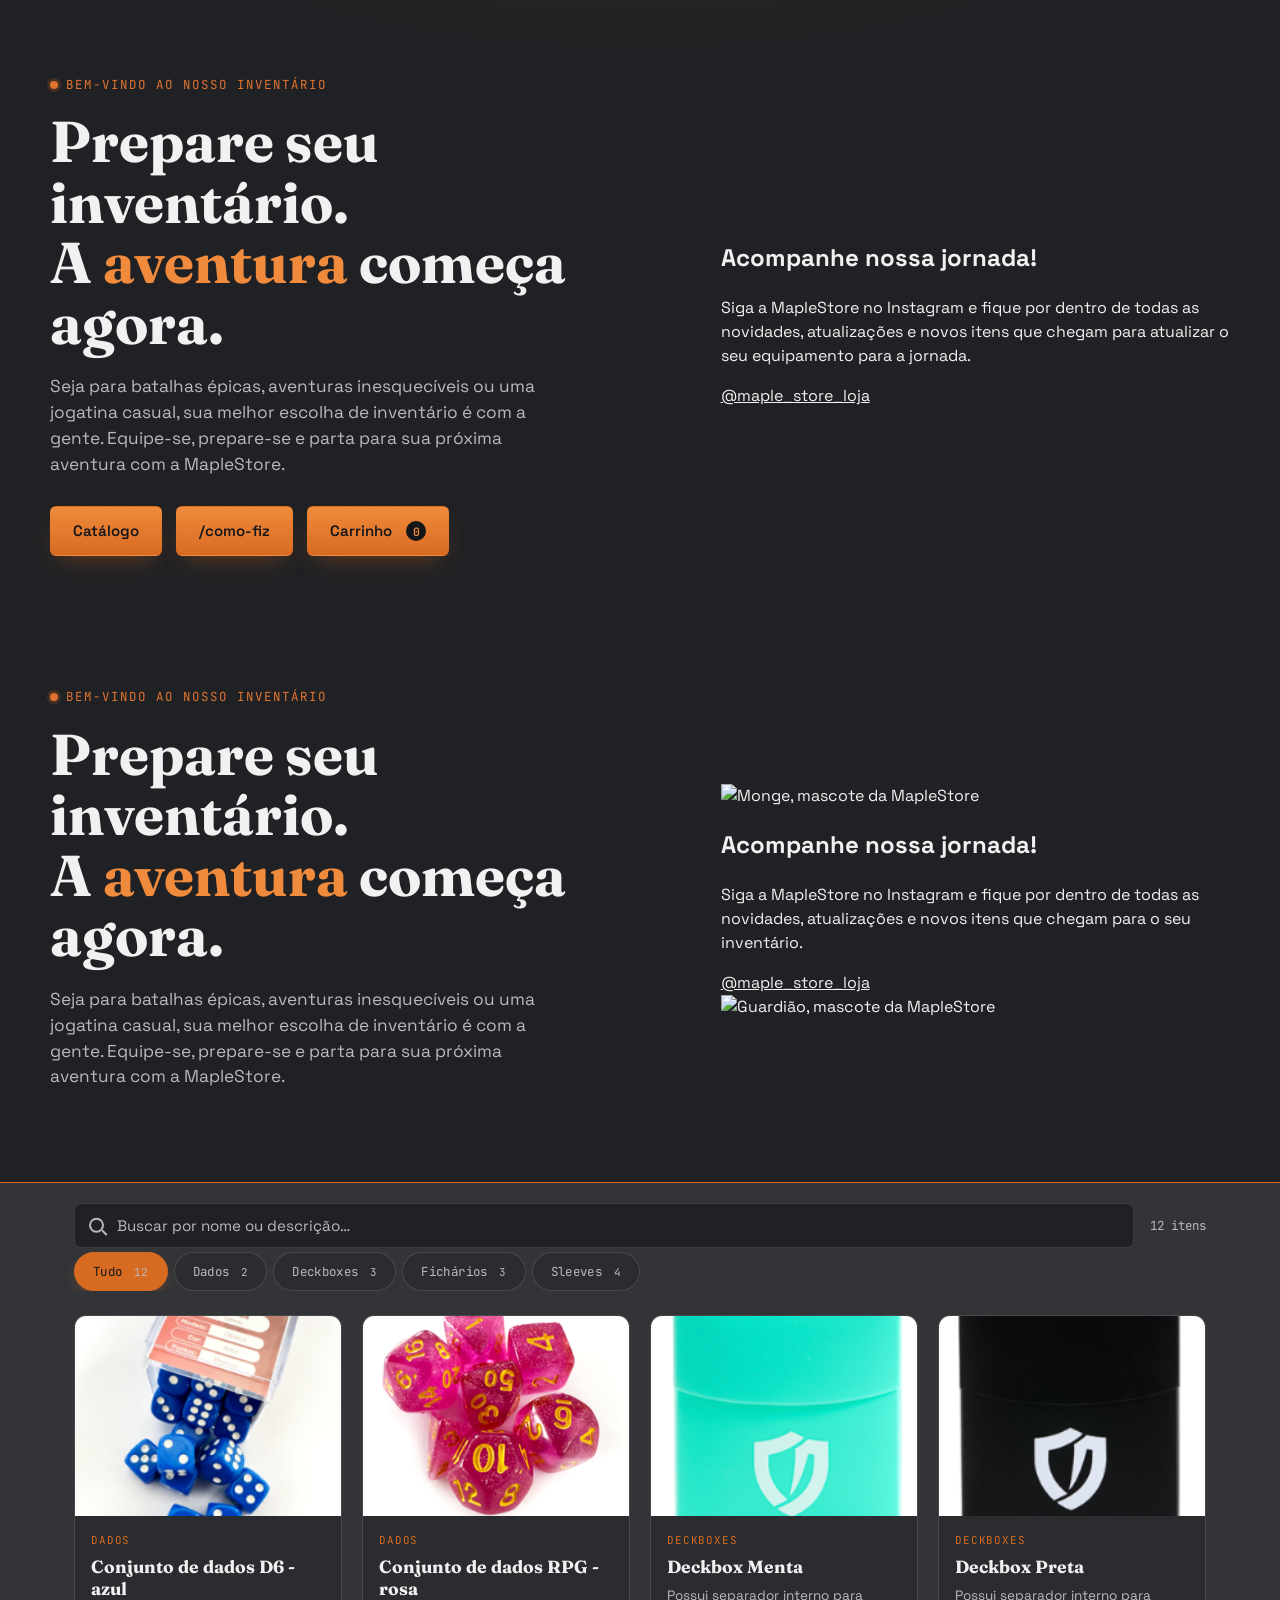
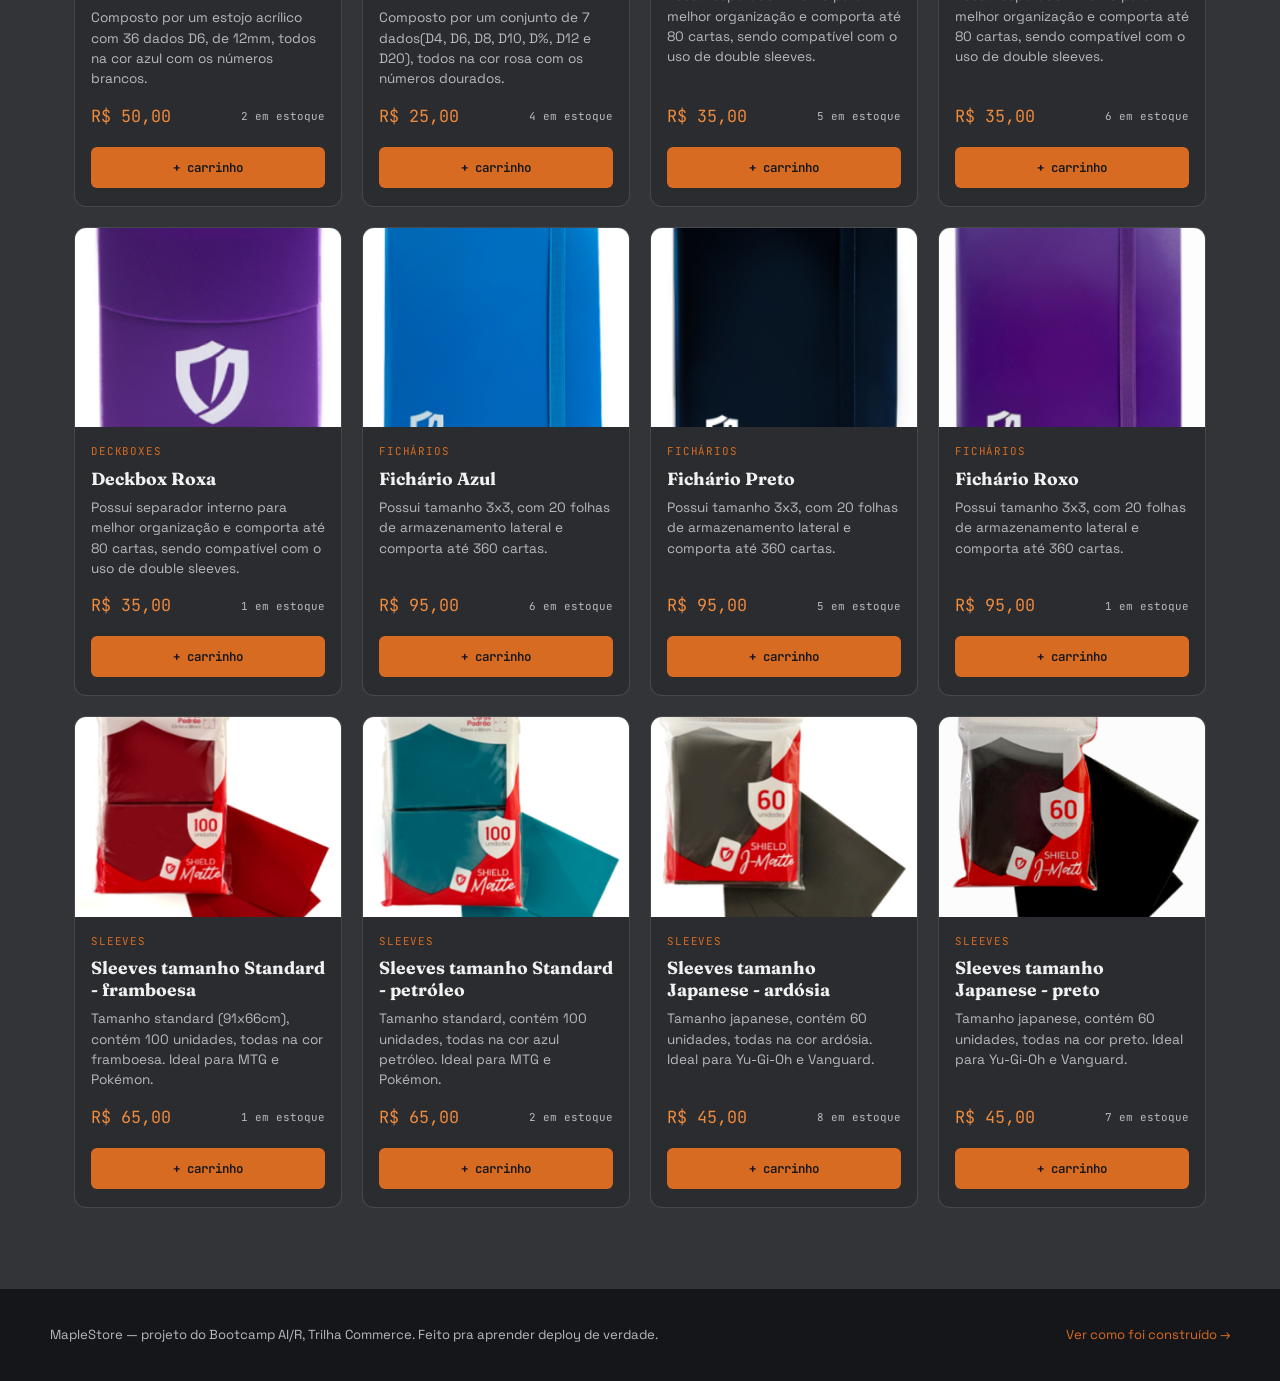
==== index.html @ 9fe1eff4 "Atualiza página e produtos" ====
<!DOCTYPE html>
<html lang="pt-BR">
<head>
<meta charset="UTF-8">
<meta name="viewport" content="width=device-width, initial-scale=1.0">
<title>MapleStore — Loja de Card Games e Acessórios</title>
<meta name="description" content="MapleStore — loja de card games e acessórios. Dados, deckboxes, fichários e sleeves pra quem joga sério.">
<link rel="preconnect" href="https://fonts.googleapis.com">
<link rel="preconnect" href="https://fonts.gstatic.com" crossorigin>
<link href="https://fonts.googleapis.com/css2?family=Fraunces:opsz,wght@9..144,500;9..144,600;9..144,700&family=Space+Grotesk:wght@400;500;600;700&family=JetBrains+Mono:wght@400;500&display=swap" rel="stylesheet">
<link rel="stylesheet" href="css/style.css">
</head>
<body>

<div class="felt-texture" aria-hidden="true"></div>

<section class="hero">
  <img class="hero__mascot-side hero__mascot-side--left" src="images/logo/imageslogomonge-maple.png.png" alt="Monge, mascote da MapleStore">
  <img class="hero__mascot-side hero__mascot-side--right" src="images/logo/imageslogoguardiao-maple.png.png" alt="Guardião, mascote da MapleStore">
  <div class="hero__inner">
    <div class="hero__copy">
      <span class="hero__eyebrow">Bem-vindo ao nosso inventário</span>
      <h1>Prepare seu inventário.<br>A <em>aventura</em> começa agora.</h1>
      <p class="lead">
        Seja para batalhas épicas, aventuras inesquecíveis ou uma jogatina
        casual, sua melhor escolha de inventário é com a gente. Equipe-se,
        prepare-se e parta para sua próxima aventura com a MapleStore.
      </p>
      <div class="hero__actions">
        <a class="btn btn--gold" href="#catalogo">Catálogo</a>
        <a class="btn btn--gold" href="como-fiz/index.html">/como-fiz</a>
        <a class="btn btn--gold" href="carrinho.html" aria-label="Abrir carrinho">
          Carrinho <span id="cart-count">0</span>
        </a>
      </div>
    </div>
    <div class="hero__social">
      <div class="hero__social-card">
        <span class="hero__social-icon" aria-hidden="true"></span>
        <h2>Acompanhe nossa jornada!</h2>
        <p>Siga a MapleStore no Instagram e fique por dentro de todas as novidades, atualizações e novos itens que chegam para atualizar o seu equipamento para a jornada.</p>
        <a class="hero__social-handle" href="https://instagram.com/maple_store_loja" target="_blank" rel="noopener">@maple_store_loja</a>
      </div>
    </div>
  </div>
</section>

<main>
  <section class="hero">
    <div class="hero__inner">
      <div class="hero__copy">
        <span class="hero__eyebrow">Bem-vindo ao nosso inventário</span>
        <h1>Prepare seu inventário.<br>A <em>aventura</em> começa agora.</h1>
        <p class="lead">
          Seja para batalhas épicas, aventuras inesquecíveis ou uma jogatina
          casual, sua melhor escolha de inventário é com a gente. Equipe-se,
          prepare-se e parta para sua próxima aventura com a MapleStore.
        </p>
      </div>
      <div class="hero__social">
        <img class="hero__mascot" src="images/logo/monge-maple.png" alt="Monge, mascote da MapleStore">
        <div class="hero__social-card">
          <span class="hero__social-icon" aria-hidden="true"></span>
          <h2>Acompanhe nossa jornada!</h2>
          <p>Siga a MapleStore no Instagram e fique por dentro de todas as novidades, atualizações e novos itens que chegam para o seu inventário.</p>
          <a class="hero__social-handle" href="https://instagram.com/maple_store_loja" target="_blank" rel="noopener">@maple_store_loja</a>
        </div>
        <img class="hero__mascot" src="images/logo/guardiao-maple.png" alt="Guardião, mascote da MapleStore">
      </div>
    </div>
  </section>

  <div class="binder" id="catalogo">
    <div class="binder__body">
      <div class="toolbar">
        <label class="search">
          <span class="search-icon" aria-hidden="true"></span>
          <input id="busca-input" type="search" placeholder="Buscar por nome ou descrição…" aria-label="Buscar produtos">
        </label>
        <span class="toolbar__count" id="toolbar-count"></span>
      </div>

      <div class="binder__tabs" id="binder-tabs" role="tablist" aria-label="Categorias"></div>

      <section class="catalog">
        <div class="catalog__grid" id="catalog-grid" aria-live="polite">
          <!-- Produtos renderizados via JS a partir de data/products.json -->
        </div>
      </section>
    </div>
  </div>
</main>

<footer class="site-footer">
  <div class="site-footer__inner">
    <span>MapleStore — projeto do Bootcamp AI/R, Trilha Commerce. Feito pra aprender deploy de verdade.</span>
    <a href="como-fiz/index.html">Ver como foi construído →</a>
  </div>
</footer>

<script src="js/app.js"></script>
</body>
</html>
---- css/style.css ----
/* ==========================================================================
   MAPLE — loja de acessórios para RPG & Card Games
   Tokens de design:
   - cor:   cinza/grafite (fundo), cinza médio (estrutura),
            laranja (destaque e ações), tons claros (texto)
   - tipo:  Fraunces (display, serifada c/ personalidade) + Space Grotesk
            (corpo/UI) + JetBrains Mono (preço, estoque, dados "de carta")
   - marca: abas de fichário (divisórias) como navegação por categoria
   ========================================================================== */

:root {
  --bg: #202124;
  --bg-alt: #2a2c2f;
  --bg-card: #323438;
  --wood: #55585d;
  --wood-dark: #36383c;
  --gold: #d86b22;
  --gold-bright: #f08a3c;
  --cream: #f1f1f1;
  --cream-dim: #b9babd;
  --ruby: #a94b21;
  --ruby-bright: #df7330;
  --ink: #151619;
  --line: rgba(241, 241, 241, 0.14);

  --font-display: "Fraunces", "Iowan Old Style", serif;
  --font-body: "Space Grotesk", "Segoe UI", sans-serif;
  --font-mono: "JetBrains Mono", "SFMono-Regular", monospace;

  --radius-sm: 6px;
  --radius-md: 12px;
  --shadow-deep: 0 20px 50px -20px rgba(0, 0, 0, 0.65);
}

@media (prefers-reduced-motion: reduce) {
  *, *::before, *::after {
    animation-duration: 0.001ms !important;
    animation-iteration-count: 1 !important;
    transition-duration: 0.001ms !important;
    scroll-behavior: auto !important;
  }
}

* { box-sizing: border-box; }

html { scroll-behavior: smooth; }

body {
  margin: 0;
  background:
    radial-gradient(1200px 600px at 50% -10%, rgba(216, 107, 34, 0.10), transparent 60%),
    var(--bg);
  color: var(--cream);
  font-family: var(--font-body);
  line-height: 1.5;
  -webkit-font-smoothing: antialiased;
}

img { max-width: 100%; display: block; }

a { color: inherit; }

:focus-visible {
  outline: 2px solid var(--gold-bright);
  outline-offset: 3px;
  border-radius: 4px;
}

.container {
  max-width: 1180px;
  margin: 0 auto;
  padding: 0 24px;
}

/* Textura sutil de feltro, aplicada no fundo geral */
.felt-texture {
  position: fixed;
  inset: 0;
  pointer-events: none;
  z-index: 0;
  opacity: 0.5;
  background-image:
    radial-gradient(rgba(255,255,255,0.025) 1px, transparent 1px);
  background-size: 3px 3px;
}

/* ---------- Header ---------- */
.site-header {
  position: sticky;
  top: 0;
  z-index: 40;
  background: linear-gradient(180deg, var(--ink) 0%, rgba(21, 22, 25, 0.94) 100%);
  border-bottom: 1px solid var(--line);
  backdrop-filter: blur(6px);
}

.site-header__inner {
  display: flex;
  align-items: center;
  justify-content: space-between;
  padding: 16px 24px;
  gap: 20px;
}

.brand {
  display: flex;
  align-items: center;
  gap: 12px;
  text-decoration: none;
}

.brand__mark {
  width: 40px;
  height: 40px;
  flex-shrink: 0;
}

.brand__text {
  display: flex;
  flex-direction: column;
  line-height: 1.05;
}

.brand__name {
  font-family: var(--font-display);
  font-size: 1.5rem;
  font-weight: 600;
  letter-spacing: 0.01em;
  color: var(--cream);
}

.brand__tagline {
  font-family: var(--font-mono);
  font-size: 0.62rem;
  letter-spacing: 0.14em;
  text-transform: uppercase;
  color: var(--gold);
}

.brand__logo {
  height: 48px;
  width: auto;
  display: block;
}

.header-nav {
  display: flex;
  align-items: center;
  gap: 24px;
  font-size: 0.92rem;
}

.header-nav a {
  text-decoration: none;
  color: var(--cream-dim);
  transition: color 0.15s ease;
}

.header-nav a:hover { color: var(--gold-bright); }

.header-nav__cta {
  border: 1px solid var(--gold);
  padding: 8px 16px;
  border-radius: var(--radius-sm);
  color: var(--gold-bright) !important;
  font-family: var(--font-mono);
  font-size: 0.78rem !important;
  letter-spacing: 0.04em;
}

.header-nav__cta:hover {
  background: var(--gold);
  color: var(--ink) !important;
}

/* ---------- Hero ---------- */
.hero {
  position: relative;
  z-index: 1;
  padding: 72px 24px 56px;
  overflow: hidden;
}

.hero__inner {
  max-width: 1180px;
  margin: 0 auto;
  display: grid;
  grid-template-columns: 1.1fr 0.9fr;
  gap: 48px;
  align-items: center;
}

.hero__eyebrow {
  font-family: var(--font-mono);
  font-size: 0.78rem;
  letter-spacing: 0.16em;
  text-transform: uppercase;
  color: var(--ruby-bright);
  display: inline-flex;
  align-items: center;
  gap: 8px;
  margin-bottom: 18px;
}

.hero__eyebrow::before {
  content: "";
  width: 8px;
  height: 8px;
  border-radius: 50%;
  background: var(--ruby-bright);
  box-shadow: 0 0 0 3px rgba(216, 107, 34, 0.20);
}

.hero h1 {
  font-family: var(--font-display);
  font-size: clamp(2.4rem, 4.5vw, 3.6rem);
  line-height: 1.05;
  margin: 0 0 20px;
  color: var(--cream);
}

.hero h1 em {
  font-style: normal;
  color: var(--gold-bright);
  position: relative;
}

.hero p.lead {
  font-size: 1.08rem;
  color: var(--cream-dim);
  max-width: 46ch;
  margin: 0 0 28px;
}

.hero__actions { display: flex; gap: 14px; flex-wrap: wrap; }

.btn {
  display: inline-flex;
  align-items: center;
  gap: 8px;
  padding: 13px 22px;
  border-radius: var(--radius-sm);
  font-family: var(--font-body);
  font-weight: 600;
  font-size: 0.94rem;
  text-decoration: none;
  cursor: pointer;
  border: 1px solid transparent;
  transition: transform 0.15s ease, box-shadow 0.15s ease, background 0.15s ease;
}

.btn:hover { transform: translateY(-2px); }

.btn--gold {
  background: linear-gradient(180deg, var(--gold-bright), var(--gold));
  color: var(--ink);
  box-shadow: 0 10px 24px -10px rgba(216, 107, 34, 0.45);
}

.btn--ghost {
  border-color: var(--line);
  color: var(--cream);
  background: rgba(241, 241, 241, 0.04);
}

.btn--ghost:hover { border-color: var(--gold); color: var(--gold-bright); }

/* Vitrine tilted showcase no hero */
.hero__case {
  position: relative;
  perspective: 1200px;
}

.hero__case-grid {
  display: grid;
  grid-template-columns: repeat(2, 1fr);
  gap: 16px;
  transform: rotateY(-8deg) rotateX(4deg);
  transform-style: preserve-3d;
}

.hero__case-item {
  background: linear-gradient(160deg, var(--bg-card), var(--bg-alt));
  border: 1px solid var(--line);
  border-radius: var(--radius-md);
  padding: 18px;
  box-shadow: var(--shadow-deep);
  display: flex;
  flex-direction: column;
  align-items: center;
  gap: 10px;
  transition: transform 0.25s ease;
}

.hero__case-item:nth-child(2) { margin-top: 28px; }
.hero__case-item:nth-child(3) { margin-top: -12px; }

.hero__case-item:hover { transform: translateY(-6px) scale(1.02); }


.hero__case-item span {
  font-family: var(--font-mono);
  font-size: 0.7rem;
  color: var(--cream-dim);
  text-align: center;
}

/* ---------- Divisórias de fichário (navegação por categoria) ---------- */
.binder {
  position: relative;
  z-index: 1;
  margin: 8px 0 0;
}

.binder__tabs {
  display: flex;
  gap: 6px;
  padding: 0 24px;
  max-width: 1180px;
  margin: 0 auto;
  overflow-x: auto;
  scrollbar-width: none;
}

.binder__tabs::-webkit-scrollbar { display: none; }

.binder__tab {
  flex-shrink: 0;
  appearance: none;
  border: 1px solid var(--line);
  background: var(--bg-alt);
  color: var(--cream-dim);
  font-family: var(--font-mono);
  font-size: 0.78rem;
  letter-spacing: 0.03em;
  padding: 10px 18px;
  border-radius: 999px;
  cursor: pointer;
  transition: background 0.15s ease, color 0.15s ease, border-color 0.15s ease;
}

.binder__tab:hover { color: var(--cream); border-color: var(--gold); }

.binder__tab[aria-selected="true"] {
  background: var(--gold);
  color: var(--ink);
  border-color: var(--gold);
  box-shadow: 0 6px 16px -6px rgba(216, 107, 34, 0.55);
}

.binder__tab .count {
  font-size: 0.68rem;
  color: var(--cream-dim);
  margin-left: 4px;
}

.binder__body {
  border-top: 1px solid var(--gold);
  background: var(--bg-card);
}

/* ---------- Toolbar: busca ---------- */
.toolbar {
  max-width: 1180px;
  margin: 0 auto;
  padding: 20px 24px 4px;
  display: flex;
  gap: 16px;
  align-items: center;
  flex-wrap: wrap;
}

.search {
  position: relative;
  flex: 1;
  min-width: 220px;
}


.search input {
  width: 100%;
  background: var(--bg);
  border: 1px solid var(--line);
  border-radius: var(--radius-sm);
  padding: 12px 14px 12px 42px;
  color: var(--cream);
  font-family: var(--font-body);
  font-size: 0.95rem;
}

.search input:focus { border-color: var(--gold); }

.search input::placeholder { color: var(--cream-dim); }

.toolbar__count {
  font-family: var(--font-mono);
  font-size: 0.78rem;
  color: var(--cream-dim);
  white-space: nowrap;
}

/* ---------- Grade de produtos ---------- */
.catalog {
  max-width: 1180px;
  margin: 0 auto;
  padding: 24px 24px 80px;
}

.catalog__grid {
  display: grid;
    grid-template-columns: repeat(auto-fill, minmax(240px, 1fr));
  gap: 20px;
}

.card {
  background: var(--bg-alt);
  border: 1px solid var(--line);
  border-radius: var(--radius-md);
  overflow: hidden;
  display: flex;
  flex-direction: column;
  position: relative;
  animation: card-in 0.35s ease both;
}

@keyframes card-in {
  from { opacity: 0; transform: translateY(10px); }
  to { opacity: 1; transform: translateY(0); }
}

.card__media {
  position: relative;
  aspect-ratio: 4 / 3;
  background: linear-gradient(160deg, var(--bg-card), var(--ink));
  display: flex;
  align-items: center;
  justify-content: center;
  overflow: hidden;
}

.card__photo {
  position: absolute;
  inset: 0;
  width: 100%;
  height: 100%;
  object-fit: cover;
  z-index: 1;
}


/* efeito "foil" holográfico ao passar o mouse — como abrir um booster */
.card__media::after {
  content: "";
  position: absolute;
  inset: 0;
  background: linear-gradient(115deg,
    transparent 30%,
    rgba(240, 138, 60, 0.14) 45%,
    rgba(216, 107, 34, 0.08) 52%,
    transparent 65%);
  transform: translateX(-120%);
  transition: transform 0.6s ease;
}

.card:hover .card__media::after { transform: translateX(120%); }

.card__rarity {
  position: absolute;
  top: 10px;
  right: 10px;
  font-family: var(--font-mono);
  font-size: 0.62rem;
  letter-spacing: 0.06em;
  text-transform: uppercase;
  padding: 4px 9px;
  border-radius: 999px;
  border: 1px solid var(--line);
  background: rgba(21, 22, 25, 0.82);
  color: var(--cream-dim);
}

.card__rarity[data-r="Lendário"] { color: var(--gold-bright); border-color: var(--gold); }
.card__rarity[data-r="Raro"] { color: var(--ruby-bright); border-color: var(--ruby); }
.card__rarity[data-r="Incomum"] { color: #bfc1c4; border-color: #55585d; }

.card__body {
  padding: 16px 16px 18px;
  display: flex;
  flex-direction: column;
  gap: 8px;
  flex: 1;
}

.card__category {
  font-family: var(--font-mono);
  font-size: 0.68rem;
  letter-spacing: 0.08em;
  text-transform: uppercase;
  color: var(--gold);
}

.card__name {
  font-family: var(--font-display);
  font-size: 1.1rem;
  color: var(--cream);
  margin: 0;
  line-height: 1.25;
}

.card__desc {
  font-size: 0.85rem;
  color: var(--cream-dim);
  flex: 1;
  margin: 0;
}

.card__footer {
  display: flex;
  align-items: center;
  justify-content: space-between;
  margin-top: 6px;
}

.card__price {
  font-family: var(--font-mono);
  font-size: 1.05rem;
  color: var(--gold-bright);
}

.card__stock {
  font-family: var(--font-mono);
  font-size: 0.68rem;
  color: var(--cream-dim);
}

.card__add {
  border: none;
  background: var(--gold);
  color: var(--ink);
  padding: 12px;
  border-radius: var(--radius-sm);
  font-family: var(--font-mono);
  font-size: 0.78rem;
  font-weight: 600;
  width: 100%;
  margin-top: 10px;
  cursor: pointer;
  transition: background 0.15s ease;
}

.card__add:hover { background: var(--gold-bright); }

.empty-state {
  text-align: center;
  padding: 60px 20px;
  color: var(--cream-dim);
  font-family: var(--font-mono);
  font-size: 0.9rem;
}

/* ---------- Footer ---------- */
.site-footer {
  border-top: 1px solid var(--line);
  background: var(--ink);
  padding: 36px 24px;
  position: relative;
  z-index: 1;
}

.site-footer__inner {
  max-width: 1180px;
  margin: 0 auto;
  display: flex;
  justify-content: space-between;
  align-items: center;
  flex-wrap: wrap;
  gap: 16px;
  font-size: 0.82rem;
  color: var(--cream-dim);
}

.site-footer a { color: var(--gold); text-decoration: none; }
.site-footer a:hover { text-decoration: underline; }

/* ---------- Contador de carrinho (bônus) ---------- */
.cart-pill {
  display: inline-flex;
  align-items: center;
  gap: 6px;
  border: 1px solid var(--gold);
  color: var(--gold-bright) !important;
  padding: 8px 14px;
  border-radius: 999px;
  font-family: var(--font-mono);
  font-size: 0.78rem !important;
}


#cart-count.bump { animation: bump 0.26s ease; }

@keyframes bump {
  0% { transform: scale(1); }
  50% { transform: scale(1.35); color: var(--gold-bright); }
  100% { transform: scale(1); }
}

/* ---------- Página /como-fiz ---------- */
.page-header {
  padding: 64px 24px 32px;
  border-bottom: 1px solid var(--line);
}

.page-header h1 {
  font-family: var(--font-display);
  font-size: clamp(2rem, 4vw, 2.8rem);
  color: var(--cream);
  margin: 0 0 12px;
}

.page-header p { color: var(--cream-dim); max-width: 60ch; }

.doc {
  max-width: 860px;
  margin: 0 auto;
  padding: 48px 24px 96px;
}

.doc__video {
  aspect-ratio: 16/9;
  background: var(--bg-alt);
  border: 1px solid var(--line);
  border-radius: var(--radius-md);
  margin-bottom: 48px;
  overflow: hidden;
}

.doc__video iframe { width: 100%; height: 100%; border: 0; }

.doc section { margin-bottom: 40px; }

.doc h2 {
  font-family: var(--font-display);
  color: var(--gold-bright);
  font-size: 1.3rem;
  border-bottom: 1px solid var(--line);
  padding-bottom: 10px;
  margin-bottom: 16px;
}

.doc h3 {
  font-family: var(--font-body);
  color: var(--cream);
  font-size: 1rem;
  margin-bottom: 6px;
}

.doc p, .doc li { color: var(--cream-dim); font-size: 0.95rem; }

.doc code {
  font-family: var(--font-mono);
  background: var(--bg-alt);
  padding: 2px 6px;
  border-radius: 4px;
  color: var(--gold-bright);
  font-size: 0.85em;
}

.doc pre {
  background: var(--bg-alt);
  border: 1px solid var(--line);
  border-radius: var(--radius-sm);
  padding: 14px 16px;
  overflow-x: auto;
}

.doc pre code { background: none; padding: 0; }

.arch-map {
  display: grid;
  grid-template-columns: repeat(4, 1fr);
  gap: 10px;
  margin: 16px 0;
}

.arch-map div {
  border: 1px solid var(--line);
  background: var(--bg-alt);
  border-radius: var(--radius-sm);
  padding: 12px 10px;
  text-align: center;
  font-family: var(--font-mono);
  font-size: 0.72rem;
  color: var(--cream-dim);
}

.arch-map div b { display: block; color: var(--gold-bright); font-size: 0.8rem; margin-bottom: 4px; }

/* ---------- Responsivo ---------- */
@media (max-width: 860px) {
  .hero__inner { grid-template-columns: 1fr; }
  .hero__case { order: -1; }
  .header-nav { gap: 14px; }
  .header-nav a:not(.header-nav__cta) { display: none; }
  .arch-map { grid-template-columns: repeat(2, 1fr); }
}

@media (max-width: 520px) {
  .site-header__inner { padding: 14px 16px; }
  .brand__name { font-size: 1.2rem; }
  .hero { padding: 40px 16px 32px; }
  .toolbar, .catalog, .binder__tabs { padding-left: 16px; padding-right: 16px; }
}


/* ---------- Ícones feitos somente com CSS ---------- */
.brand__mark {
  width: 40px;
  height: 40px;
  display: grid;
  place-items: center;
  border: 1px solid var(--gold);
  border-radius: 8px;
  color: var(--gold-bright);
  font-family: var(--font-display);
  font-size: 1.25rem;
  font-weight: 700;
  background: linear-gradient(145deg, #383a3e, #222428);
  box-shadow: inset 0 0 0 2px rgba(240, 138, 60, 0.08);
}
.cart-icon { width: 15px; height: 11px; display: inline-block; border: 2px solid currentColor; border-top: 0; border-radius: 0 0 3px 3px; position: relative; transform: translateY(-2px); }
.cart-icon::before { content: ""; position: absolute; width: 7px; height: 2px; background: currentColor; left: -5px; top: -4px; transform: rotate(18deg); border-radius: 2px; }
.cart-icon::after { content: "•  •"; position: absolute; left: 0; top: 7px; font-size: 9px; letter-spacing: 3px; }
.css-icon { display: grid; place-items: center; width: 46px; height: 46px; color: var(--gold-bright); position: relative; font-family: var(--font-mono); font-weight: 700; font-size: .7rem; }
.css-icon--dice { border: 2px solid currentColor; border-radius: 9px; transform: rotate(45deg); font-size: 0; }
.css-icon--dice::after { content: "D20"; transform: rotate(-45deg); font-size: .7rem; }
.css-icon--box { border: 2px solid currentColor; border-radius: 6px; box-shadow: inset 0 -8px 0 rgba(240, 138, 60, .10); }
.css-icon--box::before { content: ""; position: absolute; width: 28px; height: 8px; border: 2px solid currentColor; border-bottom: 0; top: 10px; border-radius: 3px 3px 0 0; }
.css-icon--binder { border: 2px solid currentColor; border-radius: 4px; }
.css-icon--binder::before { content: ""; position: absolute; width: 4px; height: 30px; border-left: 2px solid currentColor; border-right: 2px solid currentColor; left: 9px; }
.css-icon--binder::after { content: ""; position: absolute; width: 18px; height: 2px; background: currentColor; right: 7px; top: 13px; box-shadow: 0 8px 0 currentColor; }
.css-icon--sleeve { border: 2px solid currentColor; border-radius: 5px; transform: skewY(-7deg); }
.css-icon--sleeve::after { content: ""; position: absolute; left: 7px; right: 7px; top: 12px; height: 2px; background: currentColor; box-shadow: 0 8px 0 currentColor; }
.product-icon { position: absolute; width: 58px; height: 58px; left: 50%; top: 50%; transform: translate(-50%, -50%); color: var(--gold); opacity: .8; z-index: 0; }
.product-icon--dado { border: 3px solid currentColor; border-radius: 11px; transform: translate(-50%, -50%) rotate(45deg); }
.product-icon--dado::after { content: ""; position: absolute; inset: 19px; background: currentColor; border-radius: 50%; }
.product-icon--deckbox { border: 3px solid currentColor; border-radius: 7px; }
.product-icon--deckbox::after { content: ""; position: absolute; left: 8px; right: 8px; top: 15px; height: 3px; background: currentColor; box-shadow: 0 10px 0 currentColor; }
.product-icon--ficharios { border: 3px solid currentColor; border-radius: 5px; }
.product-icon--ficharios::before { content: ""; position: absolute; left: 10px; top: 5px; bottom: 5px; border-left: 3px solid currentColor; }
.product-icon--ficharios::after { content: ""; position: absolute; left: 22px; right: 7px; top: 16px; height: 3px; background: currentColor; box-shadow: 0 10px 0 currentColor; }
.product-icon--sleeve { border: 3px solid currentColor; border-radius: 5px; transform: translate(-50%, -50%) skewY(-7deg); }
.product-icon--sleeve::after { content: ""; position: absolute; left: 8px; right: 8px; top: 17px; height: 3px; background: currentColor; box-shadow: 0 10px 0 currentColor; }
.search-icon { position: absolute; left: 15px; top: 50%; width: 15px; height: 15px; border: 2px solid var(--cream-dim); border-radius: 50%; transform: translateY(-55%); pointer-events: none; }
.search-icon::after { content: ""; position: absolute; width: 7px; height: 2px; background: var(--cream-dim); right: -6px; bottom: -3px; transform: rotate(45deg); border-radius: 2px; }

/* ---------- Páginas de carrinho e checkout ---------- */
.commerce-page { position: relative; z-index: 1; padding: 58px 24px 90px; }
.commerce-page__inner { max-width: 1180px; margin: 0 auto; }
.page-heading { margin-bottom: 28px; }
.page-heading h1 { font-family: var(--font-display); font-size: clamp(2.1rem, 4vw, 3rem); line-height: 1.05; margin: 0 0 10px; }
.page-heading p { margin: 0; color: var(--cream-dim); }
.commerce-empty { min-height: 340px; display: flex; flex-direction: column; justify-content: center; align-items: center; gap: 12px; background: var(--bg-alt); border: 1px solid var(--line); border-radius: var(--radius-md); }
.commerce-empty[hidden] { display: none; }
.commerce-empty strong { color: var(--cream); font-family: var(--font-display); font-size: 1.4rem; }
.commerce-empty span { color: var(--cream-dim); margin-bottom: 8px; }
.cart-layout { display: grid; grid-template-columns: minmax(0, 1fr) 340px; gap: 24px; align-items: start; }
.cart-list { min-width: 0; }
.cart-item { display: grid; grid-template-columns: 100px minmax(0, 1fr) auto auto; gap: 18px; align-items: center; background: var(--bg-alt); border: 1px solid var(--line); border-radius: var(--radius-md); padding: 14px; margin-bottom: 14px; }
.cart-item__media { width: 100px; height: 86px; border-radius: 8px; background: var(--bg-card); overflow: hidden; display: grid; place-items: center; }
.cart-item__media img { width: 100%; height: 100%; object-fit: cover; }
.cart-item__media.image-fallback::before { content: "MAPLE"; color: var(--gold); font-family: var(--font-mono); font-size: .7rem; }
.cart-item__info { min-width: 0; }
.cart-item__info h2 { margin: 3px 0 4px; font-family: var(--font-display); font-size: 1.15rem; line-height: 1.2; }
.cart-item__price { color: var(--gold-bright); font-family: var(--font-mono); font-size: .85rem; }
.remove-link { display: block; margin-top: 7px; padding: 0; border: 0; background: none; color: var(--cream-dim); cursor: pointer; font-family: var(--font-mono); font-size: .68rem; }
.remove-link:hover { color: var(--gold-bright); text-decoration: underline; }
.quantity-control { display: inline-flex; align-items: center; border: 1px solid var(--line); border-radius: 999px; overflow: hidden; background: var(--bg); }
.quantity-control button { width: 32px; height: 32px; border: 0; background: transparent; color: var(--cream); cursor: pointer; font-size: 1.1rem; }
.quantity-control button:hover { color: var(--gold-bright); background: var(--bg-card); }
.quantity-control span { min-width: 26px; text-align: center; font-family: var(--font-mono); font-size: .8rem; }
.cart-item__total { color: var(--cream); font-family: var(--font-mono); white-space: nowrap; }
.order-summary { background: var(--bg-card); border: 1px solid var(--line); border-radius: var(--radius-md); padding: 20px; box-shadow: var(--shadow-deep); position: sticky; top: 90px; }
.summary-label { font-family: var(--font-mono); text-transform: uppercase; letter-spacing: .08em; color: var(--gold); font-size: .7rem; margin-bottom: 18px; }
.summary-row { display: flex; justify-content: space-between; gap: 16px; color: var(--cream-dim); font-size: .9rem; margin: 11px 0; }
.summary-row strong { color: var(--cream); font-family: var(--font-mono); font-size: .82rem; }
.summary-row .free-shipping { color: #bfc1c4; }
.summary-divider { height: 1px; background: var(--line); margin: 16px 0; }
.summary-total { color: var(--cream); font-size: 1.05rem; }
.summary-total strong { color: var(--gold-bright); font-size: 1.18rem; }
.btn--full { width: 100%; justify-content: center; margin-top: 20px; }
.back-link { display: block; text-align: center; color: var(--cream-dim); text-decoration: none; font-family: var(--font-mono); font-size: .72rem; margin-top: 15px; }
.back-link:hover { color: var(--gold-bright); }
.checkout-warning { background: rgba(216,107,34,.11); border: 1px solid rgba(216,107,34,.55); border-left: 3px solid var(--gold); color: #e5c3a7; border-radius: var(--radius-sm); padding: 12px 14px; margin-bottom: 20px; font-size: .88rem; }
.checkout-warning strong { color: var(--gold-bright); }
.checkout-layout { display: grid; grid-template-columns: minmax(0, 1fr) 360px; gap: 24px; align-items: start; }
.checkout-form-panel { background: var(--bg-alt); border: 1px solid var(--line); border-radius: var(--radius-md); padding: 24px; }
.form-section + .form-section { border-top: 1px solid var(--line); margin-top: 28px; padding-top: 26px; }
.form-section h2 { font-family: var(--font-display); font-size: 1.25rem; margin: 0 0 18px; }
.form-section h2 small { font-family: var(--font-body); color: var(--cream-dim); font-size: .72rem; font-weight: 400; }
.form-grid { display: grid; grid-template-columns: 1fr 1fr; gap: 16px; }
.form-grid label { display: flex; flex-direction: column; gap: 7px; }
.form-grid label span { color: var(--cream-dim); font-family: var(--font-mono); font-size: .68rem; }
.form-grid input { width: 100%; border: 1px solid var(--line); border-radius: var(--radius-sm); background: var(--bg); color: var(--cream); padding: 12px 13px; font: inherit; }
.form-grid input:focus { outline: none; border-color: var(--gold); box-shadow: 0 0 0 2px rgba(216,107,34,.12); }
.form-grid input::placeholder { color: #77797d; }
.payment-options { display: grid; grid-template-columns: repeat(3, 1fr); gap: 10px; }
.payment-option { position: relative; cursor: pointer; }
.payment-option input { position: absolute; opacity: 0; pointer-events: none; }
.payment-option > span { min-height: 78px; display: flex; flex-direction: column; justify-content: center; gap: 4px; padding: 12px; border: 1px solid var(--line); border-radius: var(--radius-sm); background: var(--bg-card); }
.payment-option b { color: var(--cream); }
.payment-option small { color: var(--cream-dim); font-size: .7rem; }
.payment-option input:checked + span { border-color: var(--gold); box-shadow: inset 0 0 0 1px var(--gold); }
.checkout-summary { position: sticky; top: 90px; }
.checkout-items { display: grid; gap: 11px; }
.checkout-item { display: flex; justify-content: space-between; gap: 14px; color: var(--cream-dim); font-size: .78rem; }
.checkout-item strong { color: var(--cream); font-family: var(--font-mono); white-space: nowrap; font-size: .72rem; }
.summary-actions { display: grid; grid-template-columns: auto 1fr; gap: 10px; margin-top: 20px; }
.summary-actions .btn { justify-content: center; padding-left: 12px; padding-right: 12px; }
.form-error { margin-top: 14px; color: #f0a07a; font-family: var(--font-mono); font-size: .7rem; }
.success-box { max-width: 620px; margin: 30px auto 0; padding: 38px 28px; text-align: center; background: var(--bg-alt); border: 1px solid var(--gold); border-radius: var(--radius-md); }
.success-icon { width: 48px; height: 48px; margin: 0 auto 14px; display: grid; place-items: center; border-radius: 50%; background: var(--gold); color: var(--ink); font-size: 1.5rem; font-weight: 700; }
.success-box h2 { font-family: var(--font-display); margin: 0 0 8px; }
.success-box p { color: var(--cream-dim); margin: 0 0 20px; }
@media (max-width: 900px) { .cart-layout, .checkout-layout { grid-template-columns: 1fr; } .order-summary, .checkout-summary { position: static; } }
@media (max-width: 680px) { .cart-item { grid-template-columns: 78px minmax(0, 1fr); } .cart-item__media { width: 78px; height: 78px; } .quantity-control { grid-column: 2; justify-self: start; } .cart-item__total { grid-column: 2; justify-self: start; } .form-grid, .payment-options { grid-template-columns: 1fr; } .checkout-form-panel { padding: 18px; } .commerce-page { padding-left: 16px; padding-right: 16px; } .summary-actions { grid-template-columns: 1fr; } }

/* ---------- Mascotes laterais do hero ---------- */
.hero__mascot-side {
  display: none;
  position: absolute;
  top: 28px;
  width: 130px;
  height: auto;
  z-index: 1;
  filter: drop-shadow(0 14px 22px rgba(0, 0, 0, 0.5));
}

.hero__mascot-side--left { left: 18px; }
.hero__mascot-side--right { right: 18px; }

@media (min-width: 1300px) {
  .hero__mascot-side { display: block; }
}

/* Botões de Catálogo / como-fiz / Carrinho, agora dentro do hero */
.hero__actions {
  margin-top: 4px;
}

.hero__actions .btn span#cart-count {
  display: inline-flex;
  align-items: center;
  justify-content: center;
  min-width: 20px;
  height: 20px;
  padding: 0 6px;
  margin-left: 6px;
  border-radius: 999px;
  background: var(--ink);
  color: var(--gold-bright);
  font-family: var(--font-mono);
  font-size: 0.72rem;
}
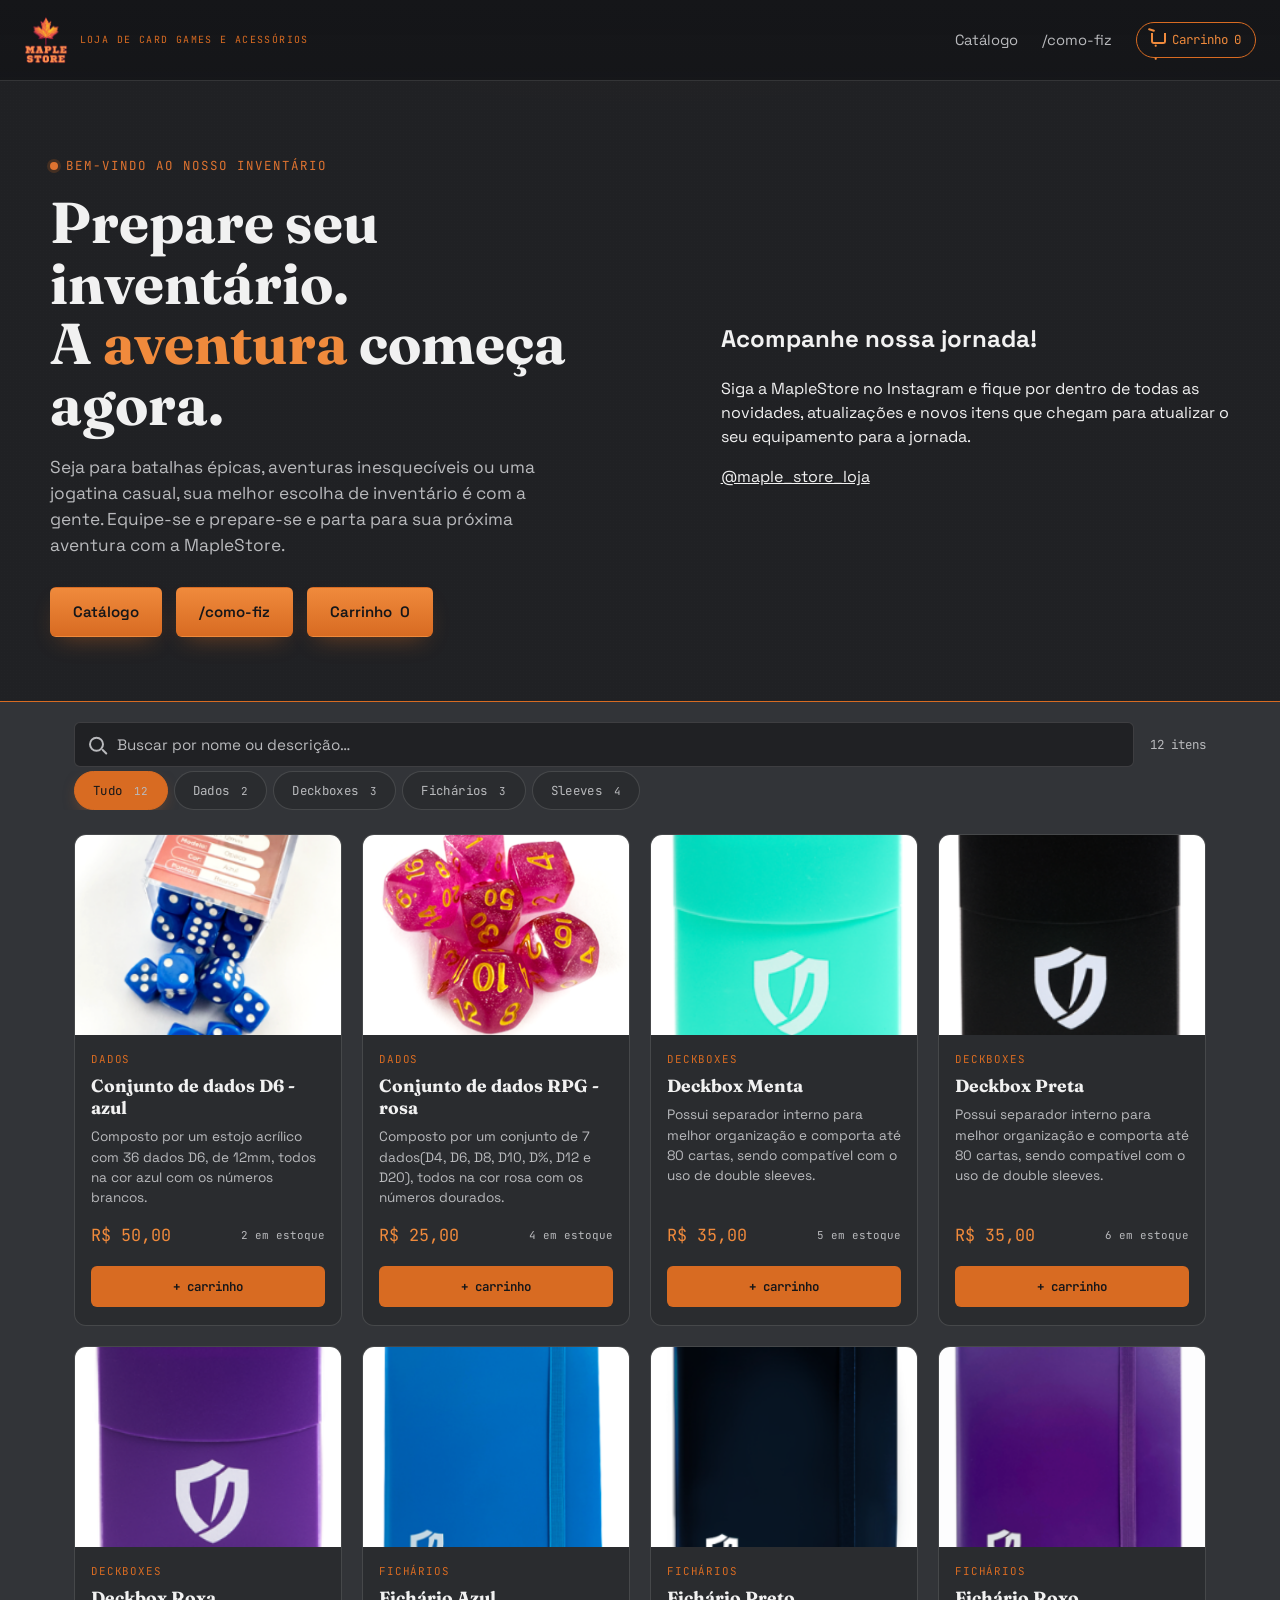
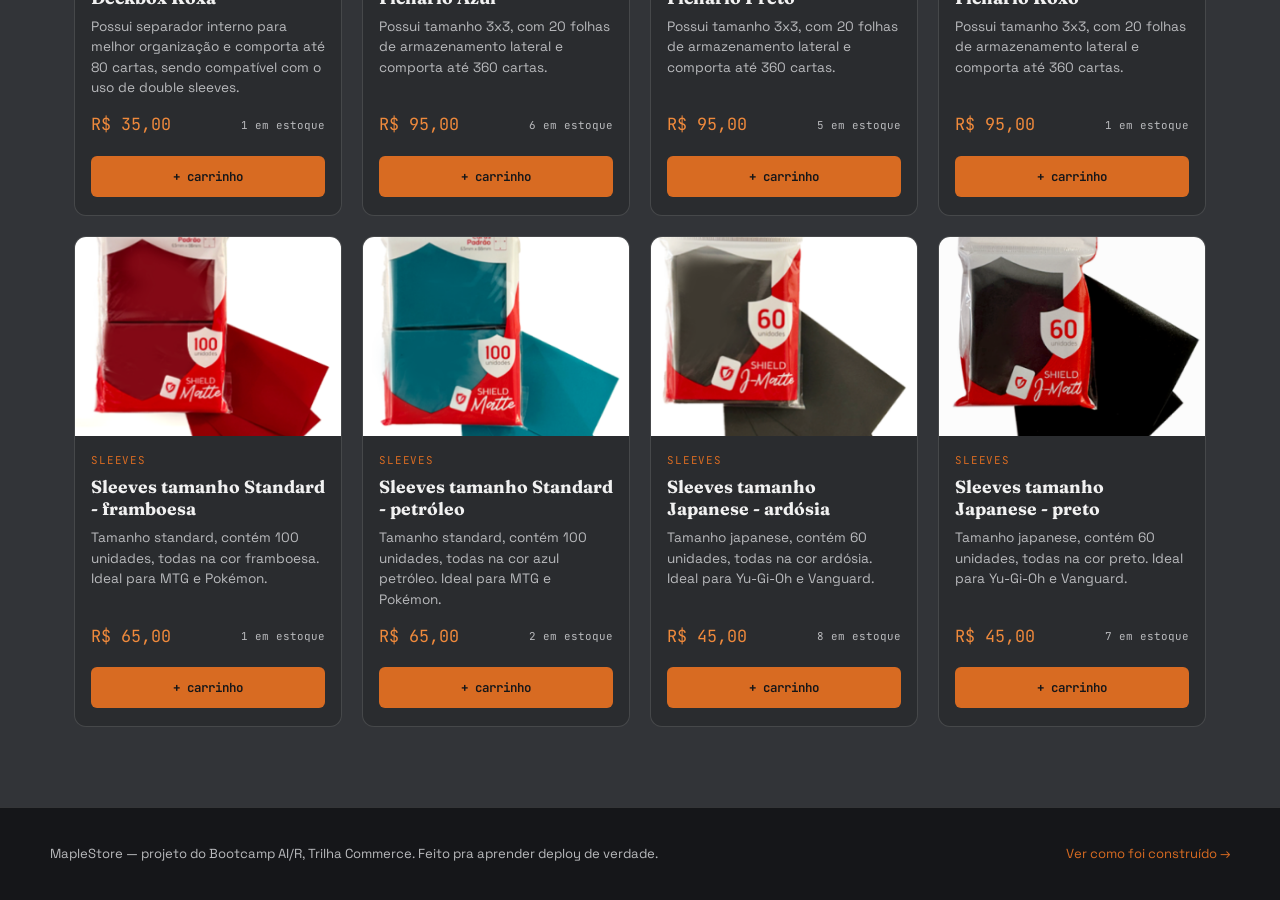
==== commit 8ec59276: "Atualiza página e imagens" ====
--- a/index.html
+++ b/index.html
@@ -14,16 +14,32 @@
 
 <div class="felt-texture" aria-hidden="true"></div>
 
+<header class="site-header">
+  <div class="site-header__inner">
+    <a class="brand" href="index.html">
+      <img class="brand__logo" src="images/logo/logo-maple.png" alt="MapleStore — Loja de Card Games e Acessórios">
+      <span class="brand__tagline">Loja de Card Games e Acessórios</span>
+    </a>
+    <nav class="header-nav" aria-label="Navegação principal">
+      <a href="index.html#catalogo">Catálogo</a>
+      <a href="como-fiz/index.html">/como-fiz</a>
+      <a class="cart-pill" href="carrinho.html" aria-label="Abrir carrinho">
+        <span class="cart-icon" aria-hidden="true"></span>
+        <span>Carrinho</span>
+        <span id="cart-count">0</span>
+      </a>
+    </nav>
+  </div>
+</header>
+
 <section class="hero">
-  <img class="hero__mascot-side hero__mascot-side--left" src="images/logo/imageslogomonge-maple.png.png" alt="Monge, mascote da MapleStore">
-  <img class="hero__mascot-side hero__mascot-side--right" src="images/logo/imageslogoguardiao-maple.png.png" alt="Guardião, mascote da MapleStore">
   <div class="hero__inner">
     <div class="hero__copy">
       <span class="hero__eyebrow">Bem-vindo ao nosso inventário</span>
       <h1>Prepare seu inventário.<br>A <em>aventura</em> começa agora.</h1>
       <p class="lead">
         Seja para batalhas épicas, aventuras inesquecíveis ou uma jogatina
-        casual, sua melhor escolha de inventário é com a gente. Equipe-se,
+        casual, sua melhor escolha de inventário é com a gente. Equipe-se e
         prepare-se e parta para sua próxima aventura com a MapleStore.
       </p>
       <div class="hero__actions">
@@ -46,30 +62,6 @@
 </section>
 
 <main>
-  <section class="hero">
-    <div class="hero__inner">
-      <div class="hero__copy">
-        <span class="hero__eyebrow">Bem-vindo ao nosso inventário</span>
-        <h1>Prepare seu inventário.<br>A <em>aventura</em> começa agora.</h1>
-        <p class="lead">
-          Seja para batalhas épicas, aventuras inesquecíveis ou uma jogatina
-          casual, sua melhor escolha de inventário é com a gente. Equipe-se,
-          prepare-se e parta para sua próxima aventura com a MapleStore.
-        </p>
-      </div>
-      <div class="hero__social">
-        <img class="hero__mascot" src="images/logo/monge-maple.png" alt="Monge, mascote da MapleStore">
-        <div class="hero__social-card">
-          <span class="hero__social-icon" aria-hidden="true"></span>
-          <h2>Acompanhe nossa jornada!</h2>
-          <p>Siga a MapleStore no Instagram e fique por dentro de todas as novidades, atualizações e novos itens que chegam para o seu inventário.</p>
-          <a class="hero__social-handle" href="https://instagram.com/maple_store_loja" target="_blank" rel="noopener">@maple_store_loja</a>
-        </div>
-        <img class="hero__mascot" src="images/logo/guardiao-maple.png" alt="Guardião, mascote da MapleStore">
-      </div>
-    </div>
-  </section>
-
   <div class="binder" id="catalogo">
     <div class="binder__body">
       <div class="toolbar">
--- a/css/style.css
+++ b/css/style.css
@@ -596,7 +596,7 @@
 }
 
 
-#cart-count.bump { animation: bump 0.26s ease; }
+.cart-count.bump { animation: bump 0.26s ease; }
 
 @keyframes bump {
   0% { transform: scale(1); }
@@ -824,22 +824,19 @@
 @media (max-width: 900px) { .cart-layout, .checkout-layout { grid-template-columns: 1fr; } .order-summary, .checkout-summary { position: static; } }
 @media (max-width: 680px) { .cart-item { grid-template-columns: 78px minmax(0, 1fr); } .cart-item__media { width: 78px; height: 78px; } .quantity-control { grid-column: 2; justify-self: start; } .cart-item__total { grid-column: 2; justify-self: start; } .form-grid, .payment-options { grid-template-columns: 1fr; } .checkout-form-panel { padding: 18px; } .commerce-page { padding-left: 16px; padding-right: 16px; } .summary-actions { grid-template-columns: 1fr; } }
 
-/* ---------- Mascotes laterais do hero ---------- */
-.hero__mascot-side {
-  display: none;
-  position: absolute;
-  top: 28px;
-  width: 130px;
+/* ---------- Mascotes pequenos, abaixo do @ do Instagram ---------- */
+.hero__mascot-mini {
+  display: flex;
+  align-items: flex-end;
+  gap: 12px;
+  margin-top: 16px;
+}
+
+.hero__mascot-mini img {
+  width: 44px;
   height: auto;
-  z-index: 1;
-  filter: drop-shadow(0 14px 22px rgba(0, 0, 0, 0.5));
-}
-
-.hero__mascot-side--left { left: 18px; }
-.hero__mascot-side--right { right: 18px; }
-
-@media (min-width: 1300px) {
-  .hero__mascot-side { display: block; }
+  display: block;
+  filter: drop-shadow(0 6px 10px rgba(0, 0, 0, 0.4));
 }
 
 /* Botões de Catálogo / como-fiz / Carrinho, agora dentro do hero */
@@ -847,7 +844,7 @@
   margin-top: 4px;
 }
 
-.hero__actions .btn span#cart-count {
+.hero__actions .btn span.cart-count {
   display: inline-flex;
   align-items: center;
   justify-content: center;
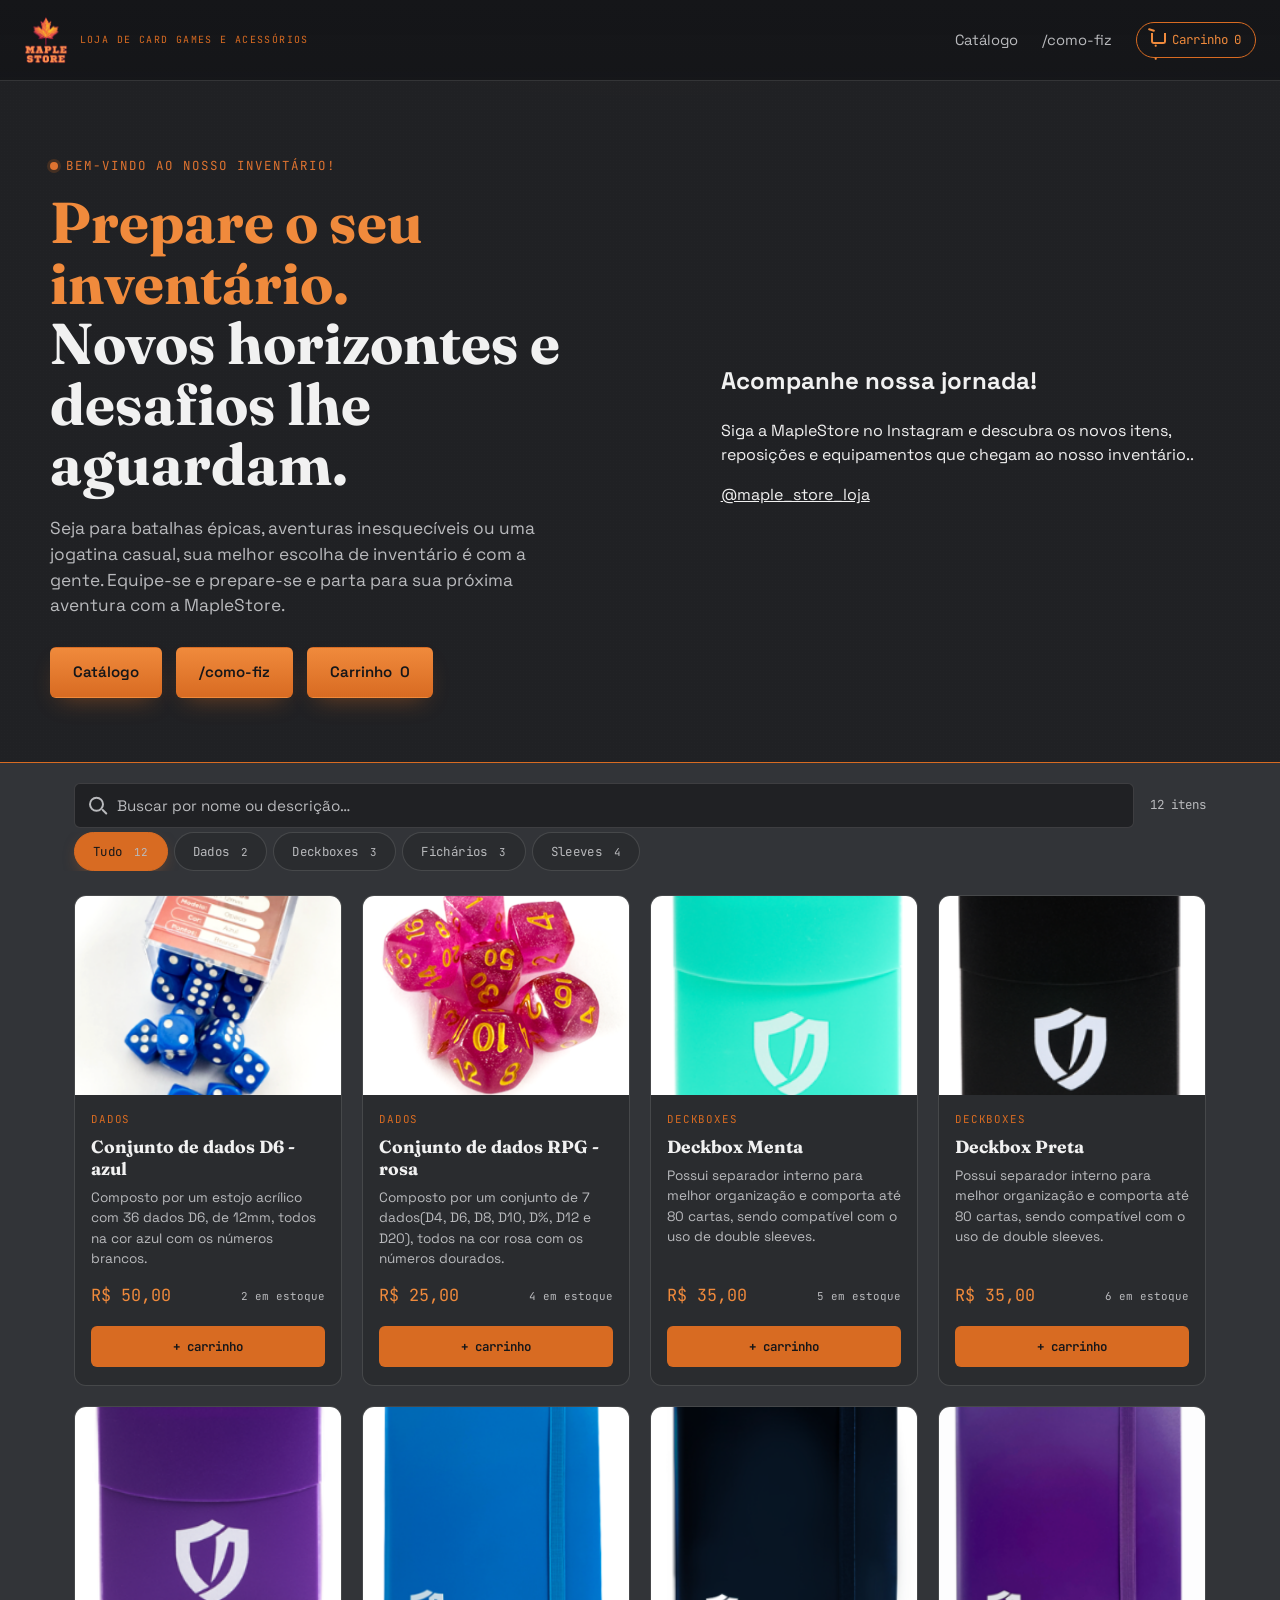
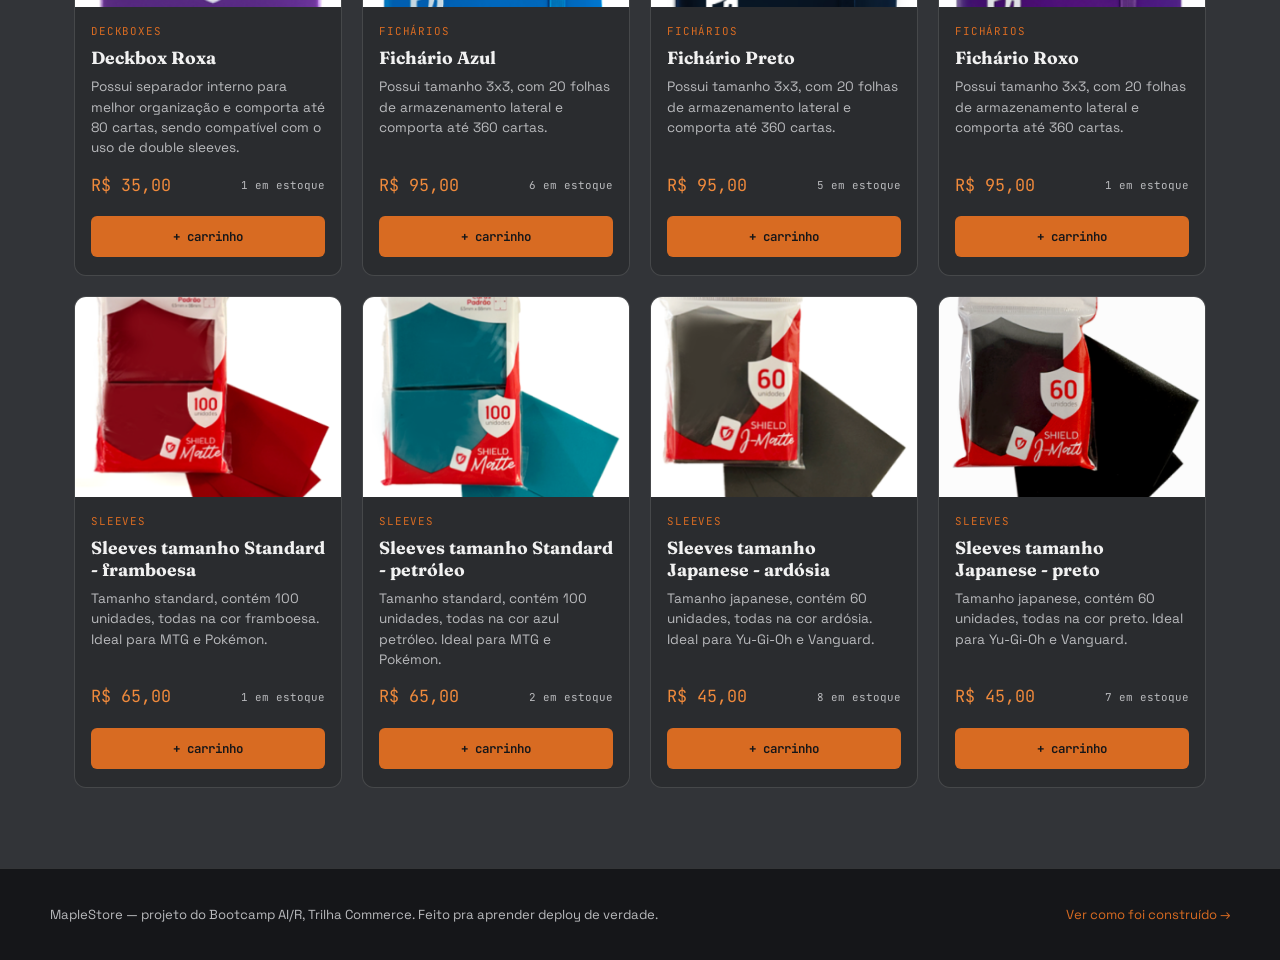
==== commit a26c92f4: "Atualiza página inicial" ====
--- a/index.html
+++ b/index.html
@@ -35,8 +35,8 @@
 <section class="hero">
   <div class="hero__inner">
     <div class="hero__copy">
-      <span class="hero__eyebrow">Bem-vindo ao nosso inventário</span>
-      <h1>Prepare seu inventário.<br>A <em>aventura</em> começa agora.</h1>
+      <span class="hero__eyebrow">Bem-vindo ao nosso inventário!</span>
+      <h1><em>Prepare o seu inventário.</em><br>Novos horizontes e desafios lhe aguardam.</h1>
       <p class="lead">
         Seja para batalhas épicas, aventuras inesquecíveis ou uma jogatina
         casual, sua melhor escolha de inventário é com a gente. Equipe-se e
@@ -54,7 +54,7 @@
       <div class="hero__social-card">
         <span class="hero__social-icon" aria-hidden="true"></span>
         <h2>Acompanhe nossa jornada!</h2>
-        <p>Siga a MapleStore no Instagram e fique por dentro de todas as novidades, atualizações e novos itens que chegam para atualizar o seu equipamento para a jornada.</p>
+        <p>Siga a MapleStore no Instagram e descubra os novos itens, reposições e equipamentos que chegam ao nosso inventário..</p>
         <a class="hero__social-handle" href="https://instagram.com/maple_store_loja" target="_blank" rel="noopener">@maple_store_loja</a>
       </div>
     </div>
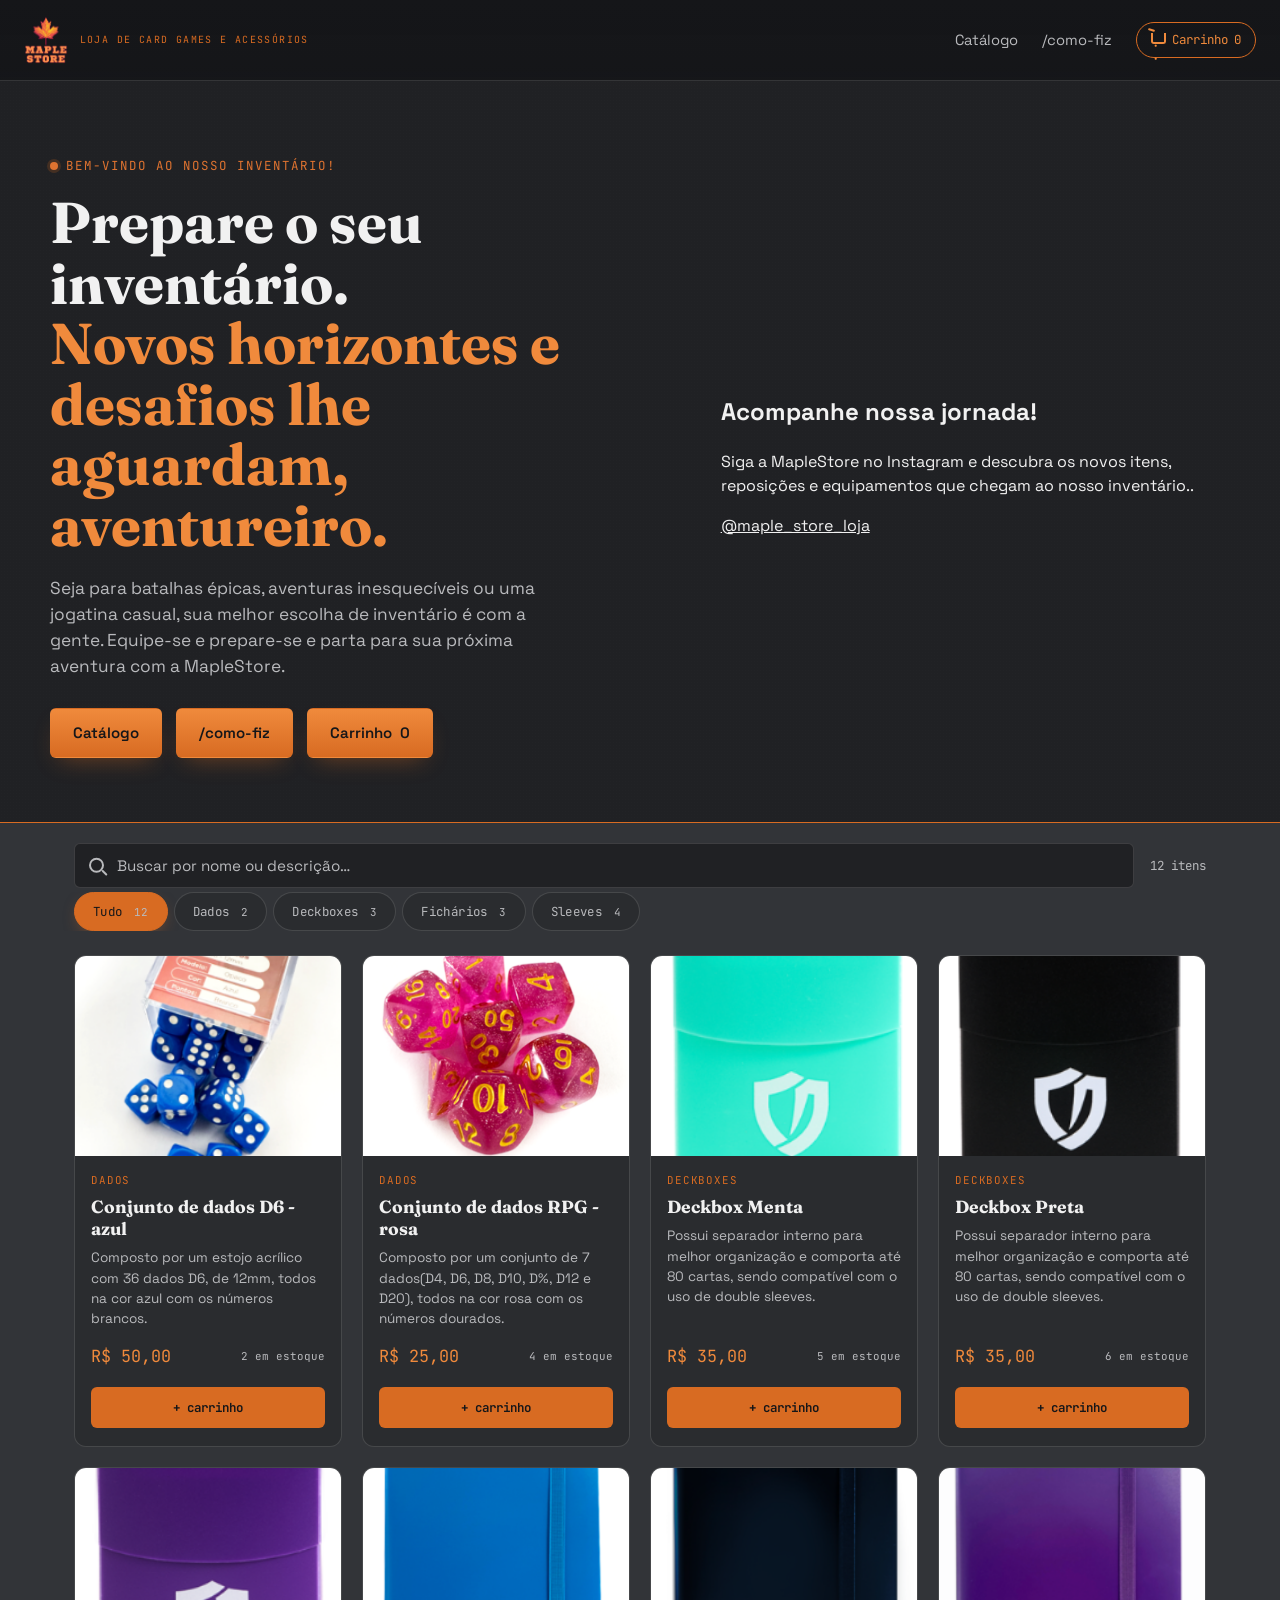
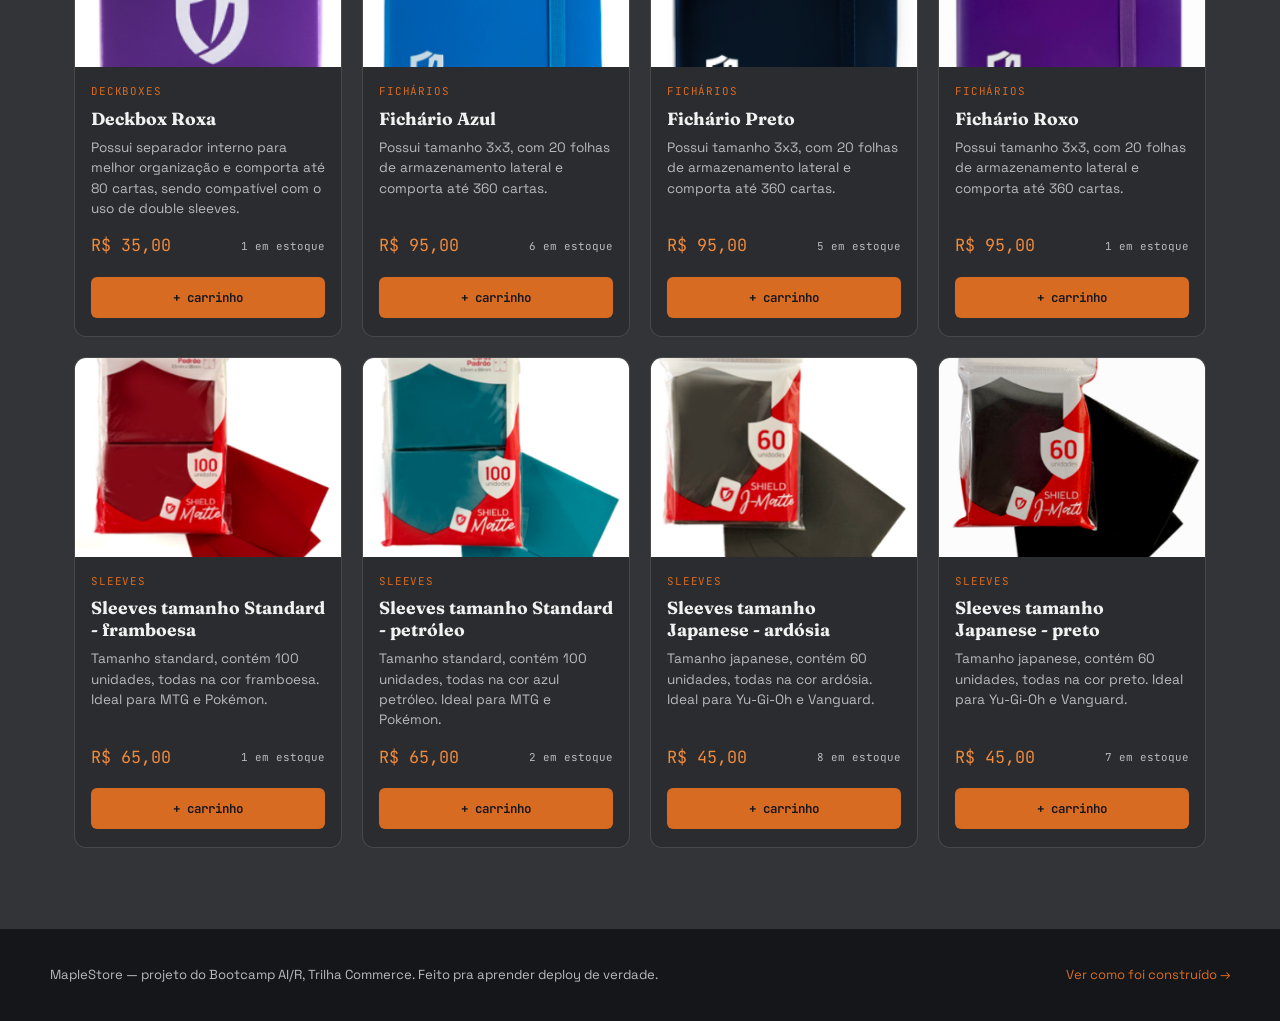
==== commit 5daf3a47: "Atualiza página inicial" ====
--- a/index.html
+++ b/index.html
@@ -36,7 +36,7 @@
   <div class="hero__inner">
     <div class="hero__copy">
       <span class="hero__eyebrow">Bem-vindo ao nosso inventário!</span>
-      <h1><em>Prepare o seu inventário.</em><br>Novos horizontes e desafios lhe aguardam.</h1>
+      <h1>Prepare o seu inventário.<br><em>Novos horizontes e desafios lhe aguardam, aventureiro.</em></h1>
       <p class="lead">
         Seja para batalhas épicas, aventuras inesquecíveis ou uma jogatina
         casual, sua melhor escolha de inventário é com a gente. Equipe-se e
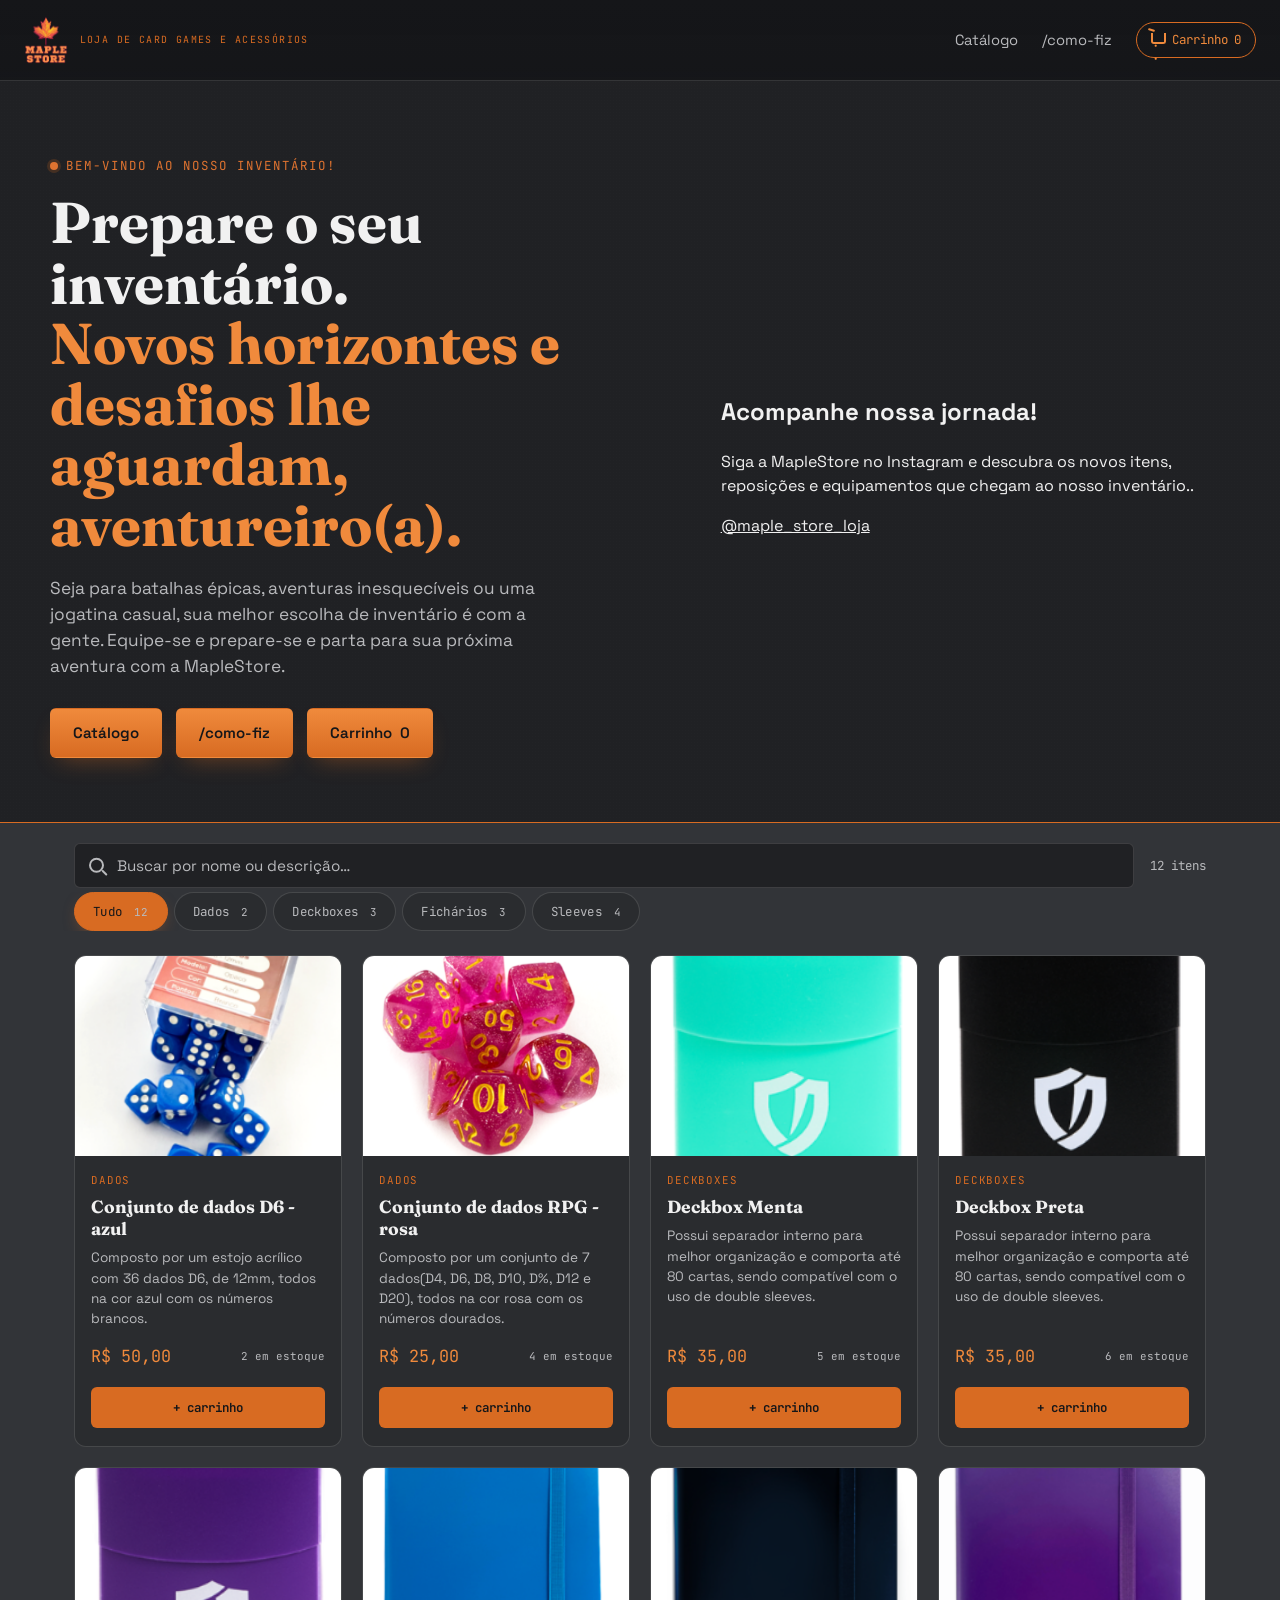
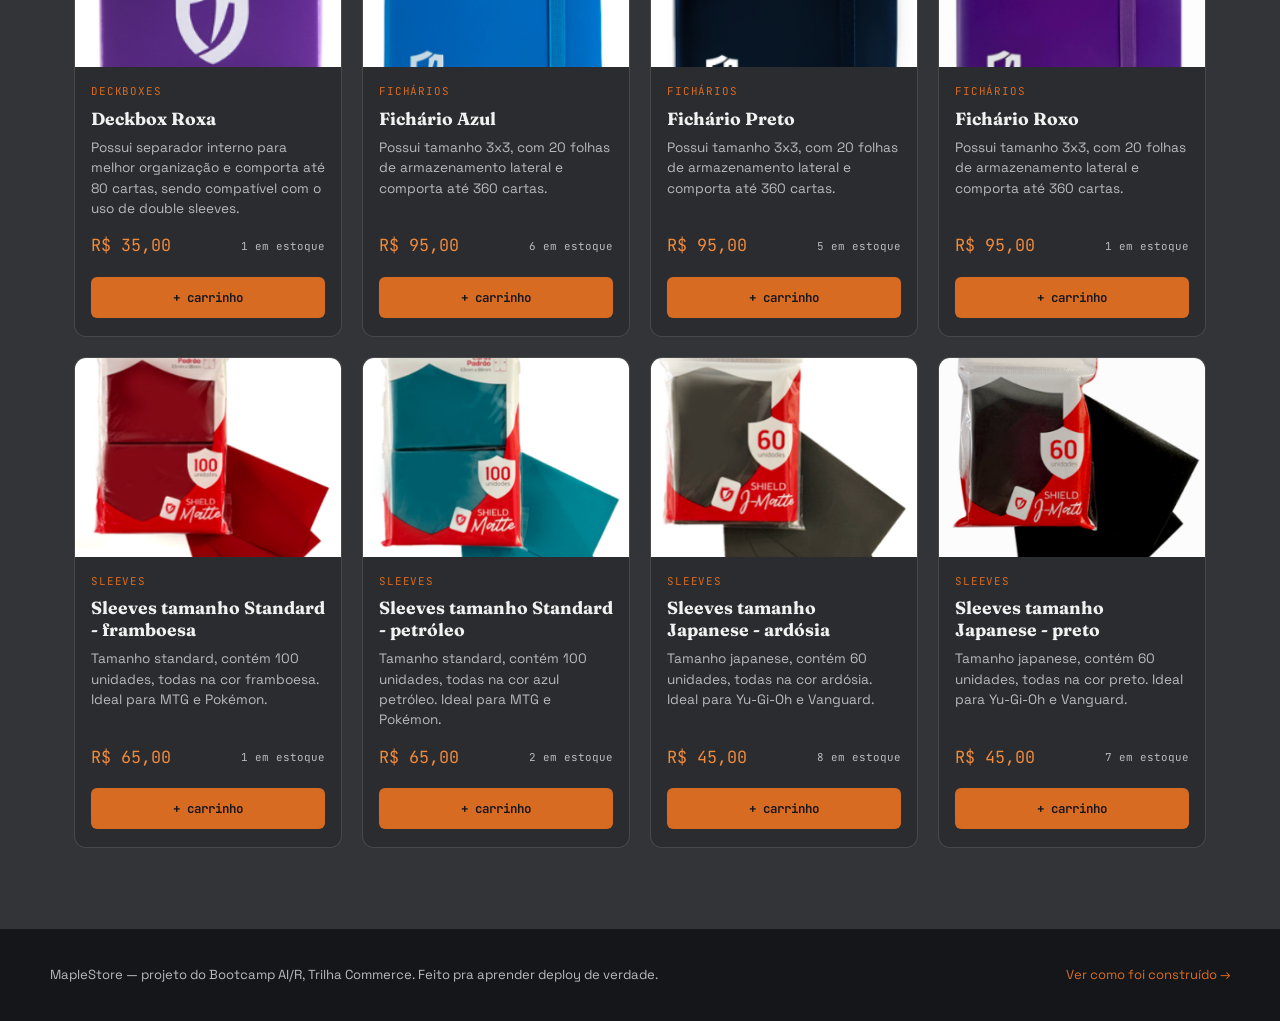
==== commit ac0b9130: "Atualiza página inicial" ====
--- a/index.html
+++ b/index.html
@@ -36,7 +36,7 @@
   <div class="hero__inner">
     <div class="hero__copy">
       <span class="hero__eyebrow">Bem-vindo ao nosso inventário!</span>
-      <h1>Prepare o seu inventário.<br><em>Novos horizontes e desafios lhe aguardam, aventureiro.</em></h1>
+      <h1>Prepare o seu inventário.<br><em>Novos horizontes e desafios lhe aguardam, aventureiro(a).</em></h1>
       <p class="lead">
         Seja para batalhas épicas, aventuras inesquecíveis ou uma jogatina
         casual, sua melhor escolha de inventário é com a gente. Equipe-se e
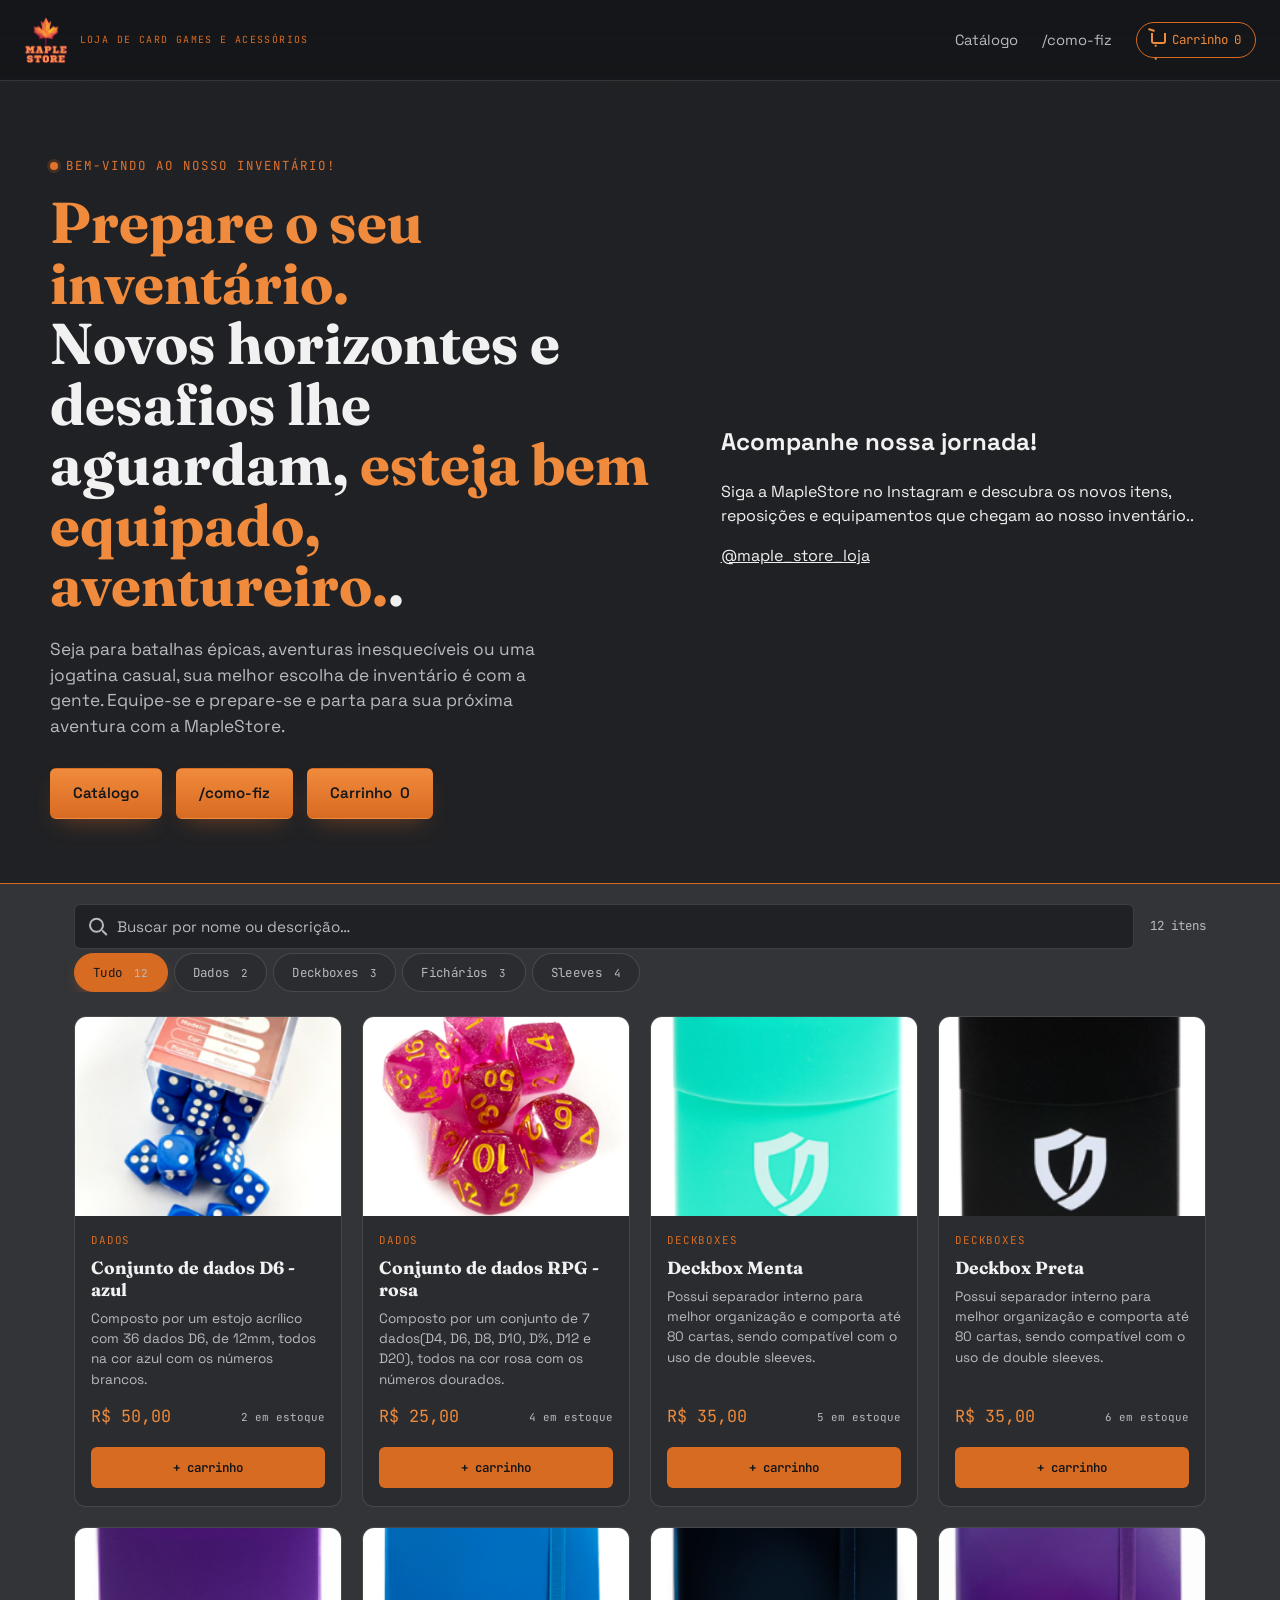
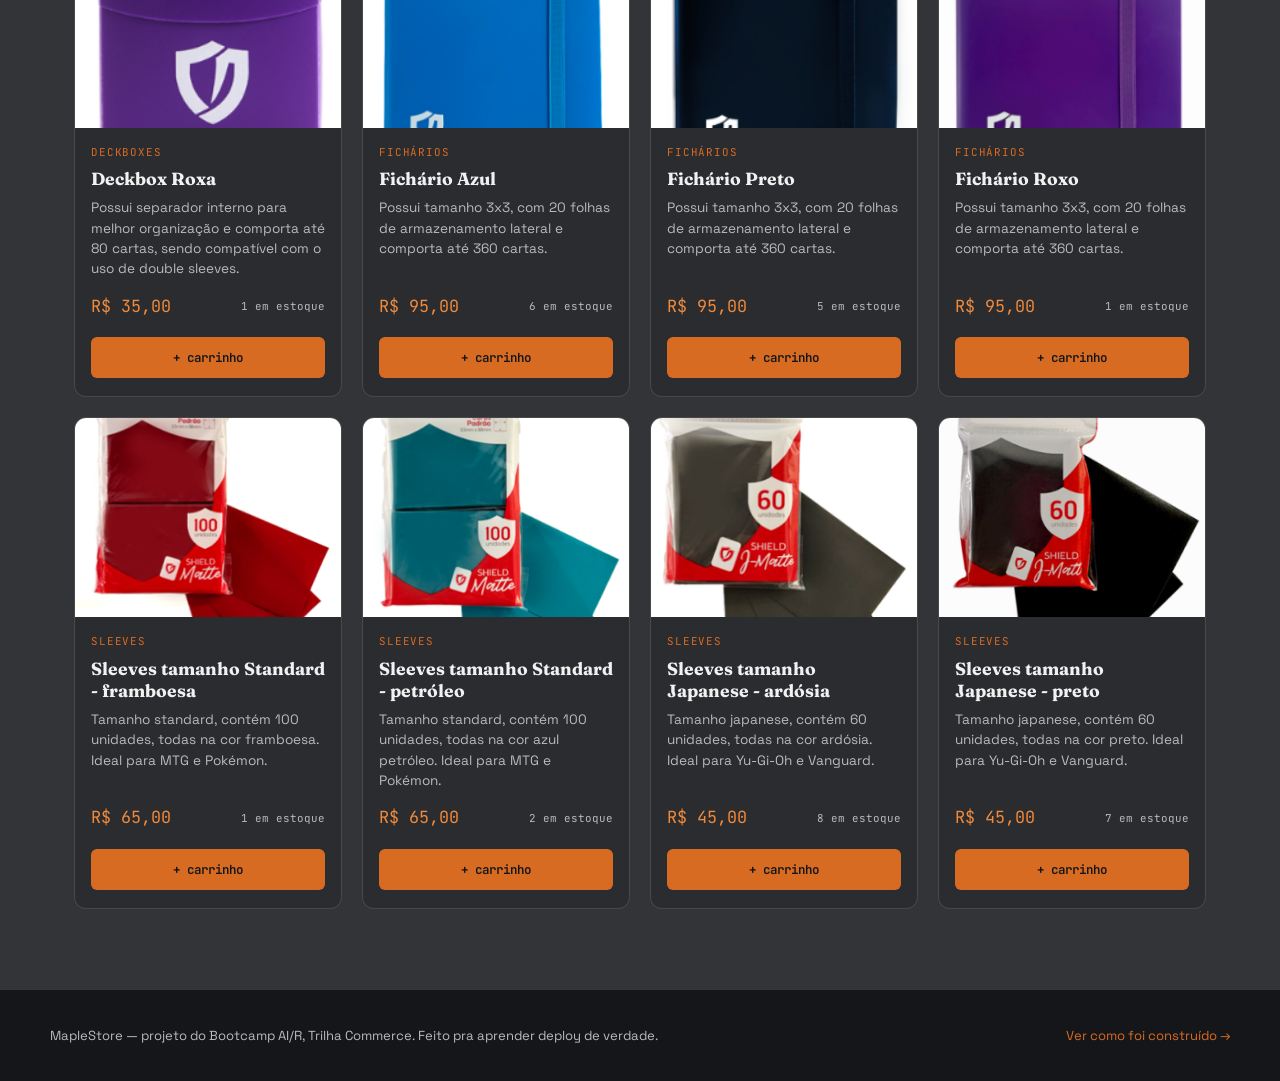
==== commit 8bc1c932: "Atualiza página inicial" ====
--- a/index.html
+++ b/index.html
@@ -36,7 +36,7 @@
   <div class="hero__inner">
     <div class="hero__copy">
       <span class="hero__eyebrow">Bem-vindo ao nosso inventário!</span>
-      <h1>Prepare o seu inventário.<br><em>Novos horizontes e desafios lhe aguardam, aventureiro(a).</em></h1>
+      <h1><em>Prepare o seu inventário.</em><br>Novos horizontes e desafios lhe aguardam, <em>esteja bem equipado, aventureiro.</em>.</h1>
       <p class="lead">
         Seja para batalhas épicas, aventuras inesquecíveis ou uma jogatina
         casual, sua melhor escolha de inventário é com a gente. Equipe-se e
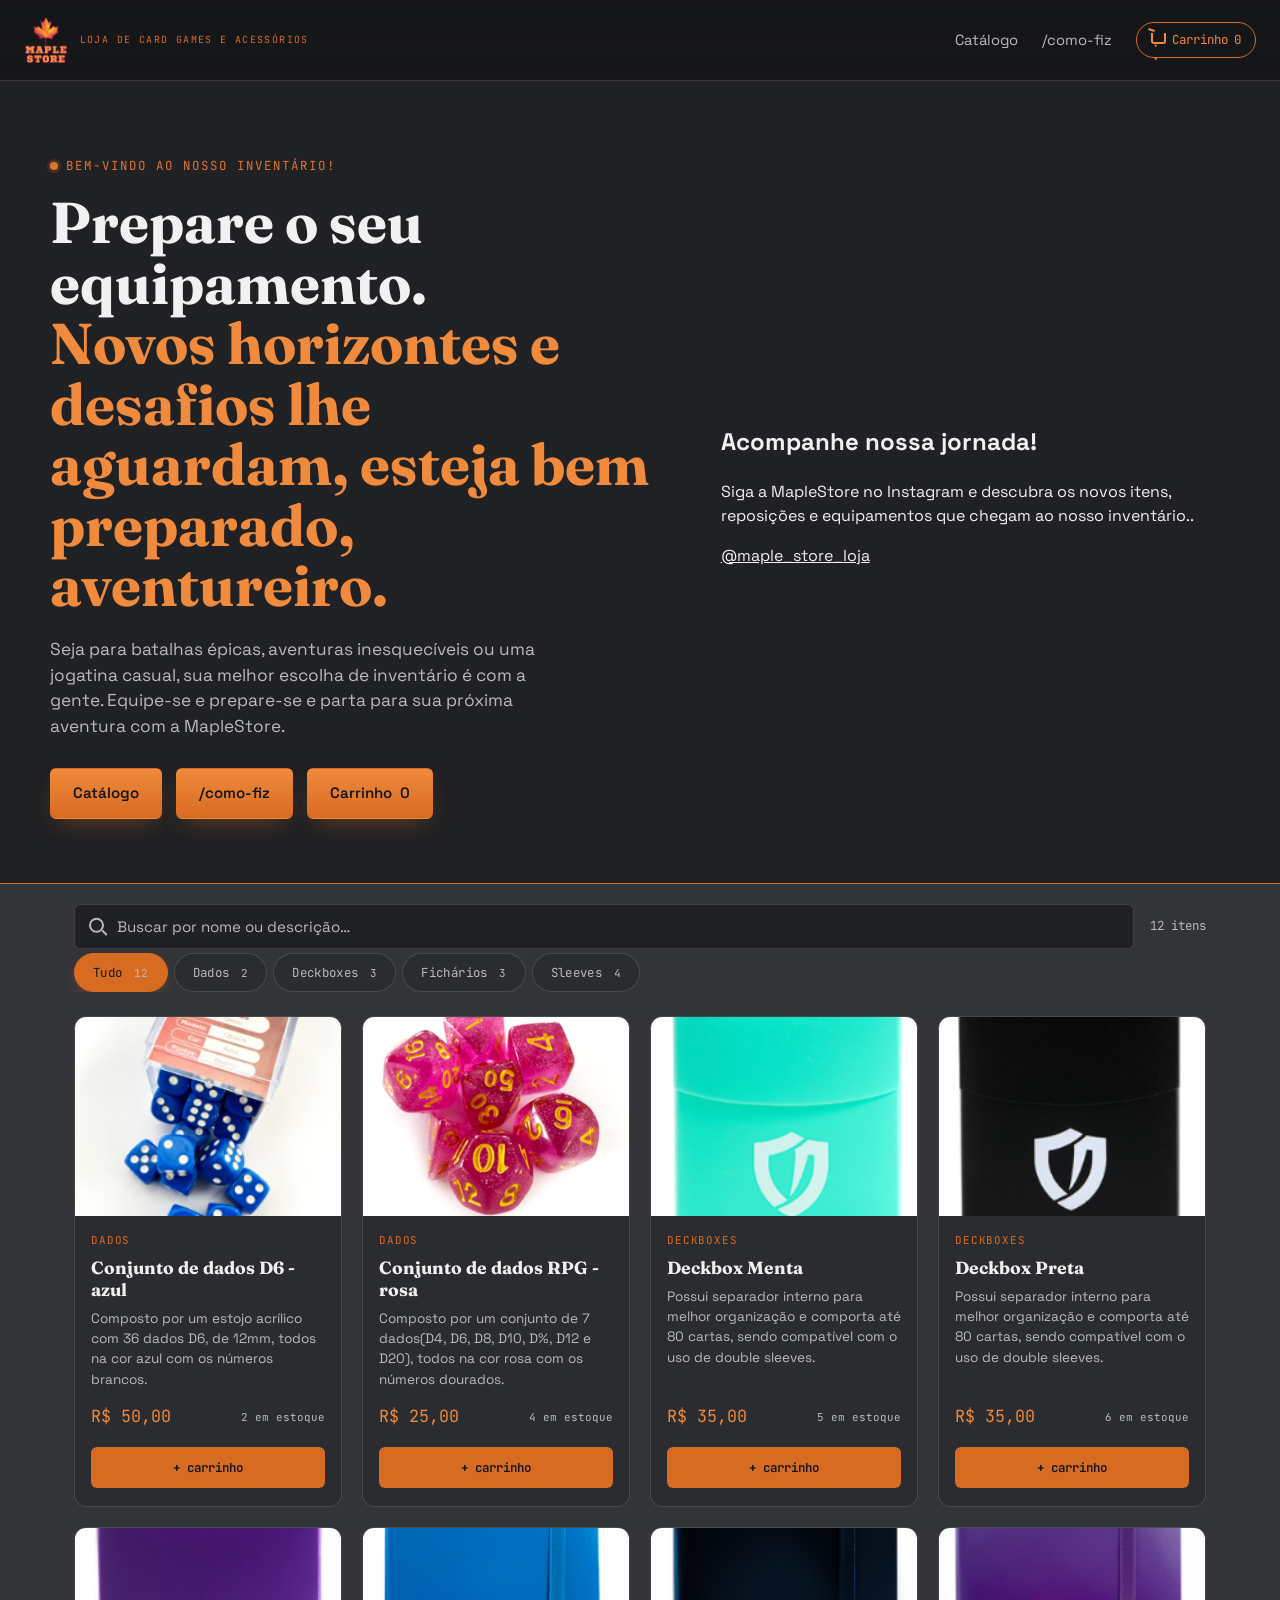
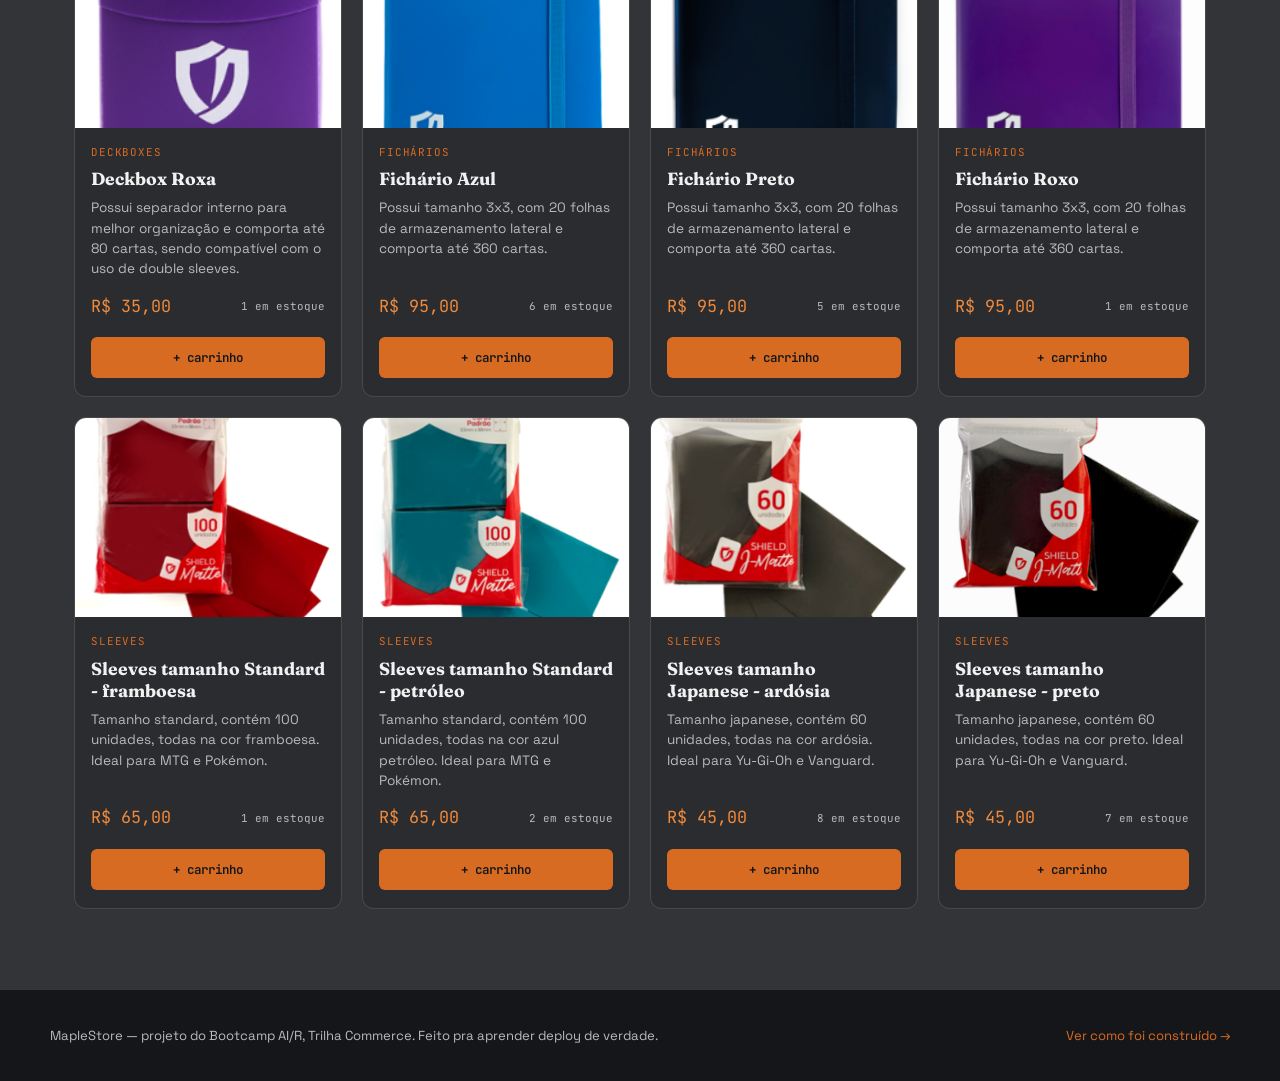
==== commit 37d9ac36: "Atualiza página inicial" ====
--- a/index.html
+++ b/index.html
@@ -36,7 +36,7 @@
   <div class="hero__inner">
     <div class="hero__copy">
       <span class="hero__eyebrow">Bem-vindo ao nosso inventário!</span>
-      <h1><em>Prepare o seu inventário.</em><br>Novos horizontes e desafios lhe aguardam, <em>esteja bem equipado, aventureiro.</em>.</h1>
+      <h1>Prepare o seu equipamento.<br><em>Novos horizontes e desafios lhe aguardam, esteja bem preparado, aventureiro.</em></h1>
       <p class="lead">
         Seja para batalhas épicas, aventuras inesquecíveis ou uma jogatina
         casual, sua melhor escolha de inventário é com a gente. Equipe-se e
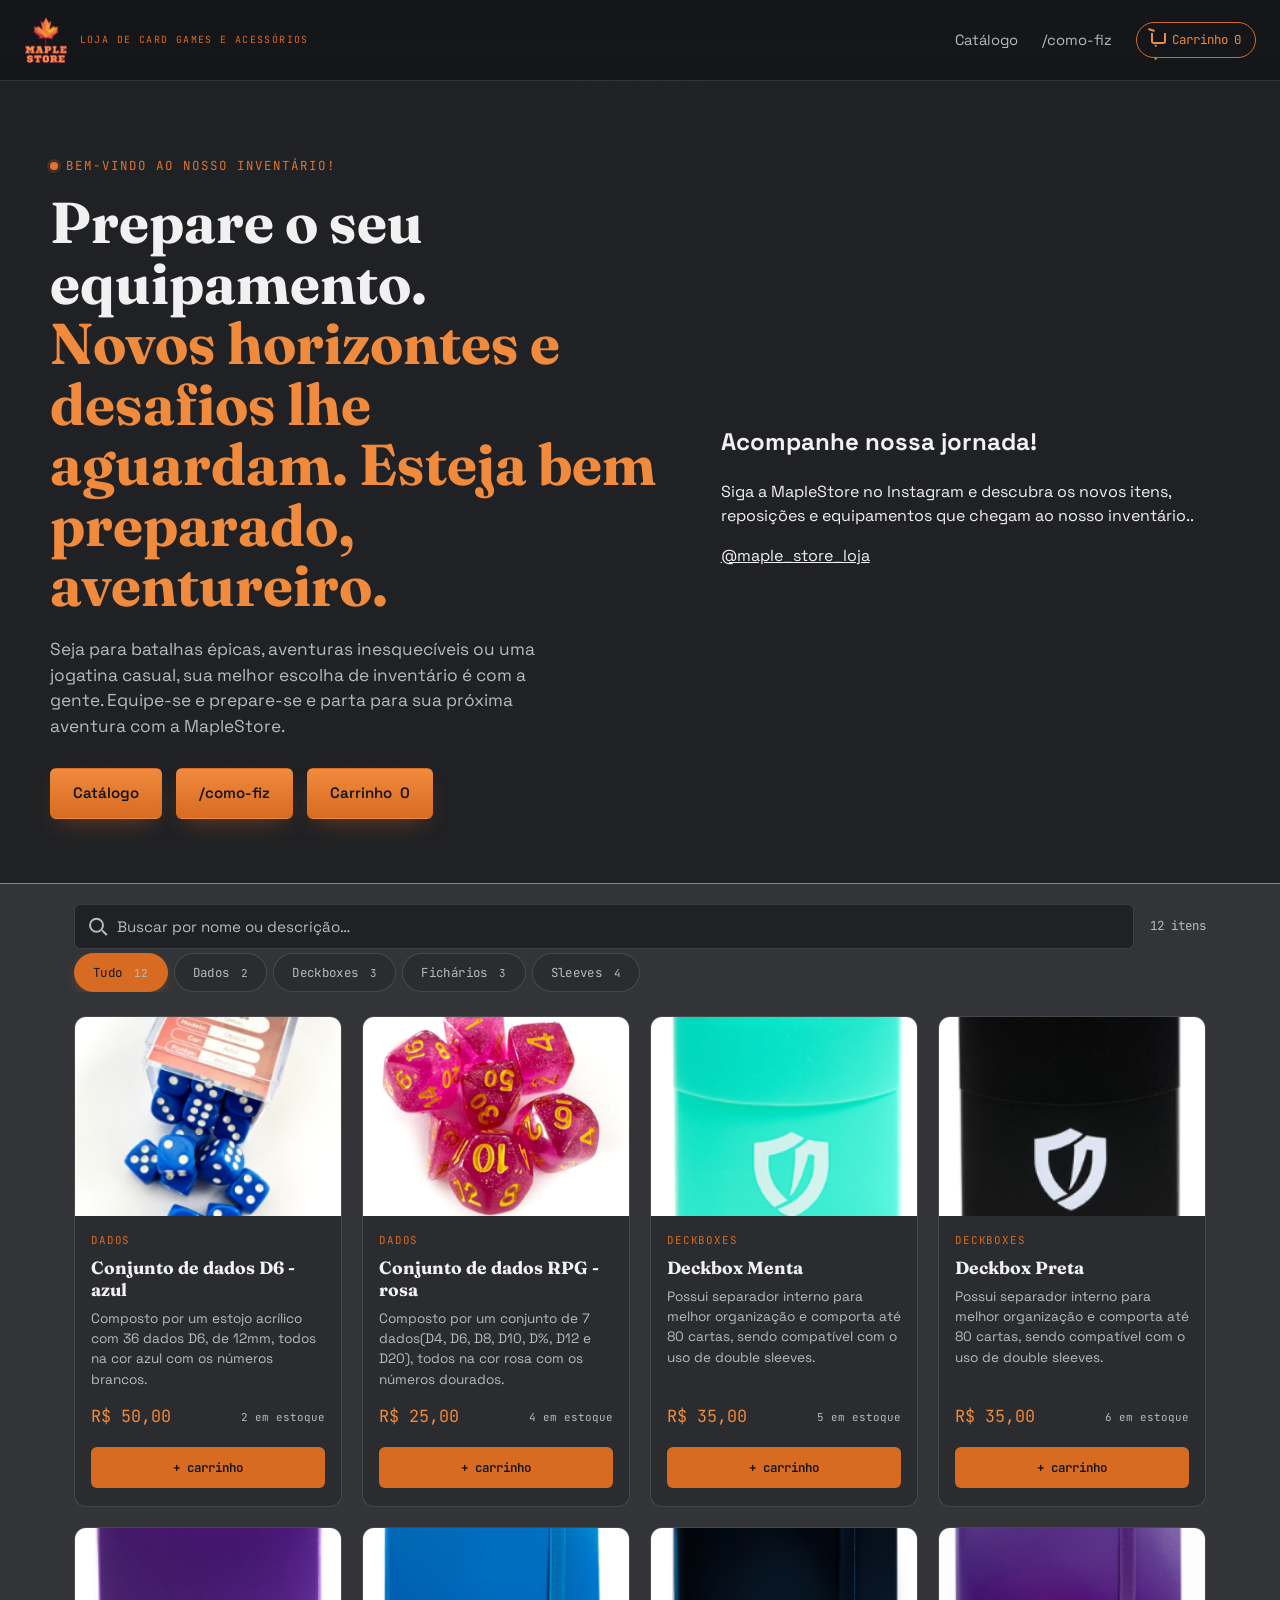
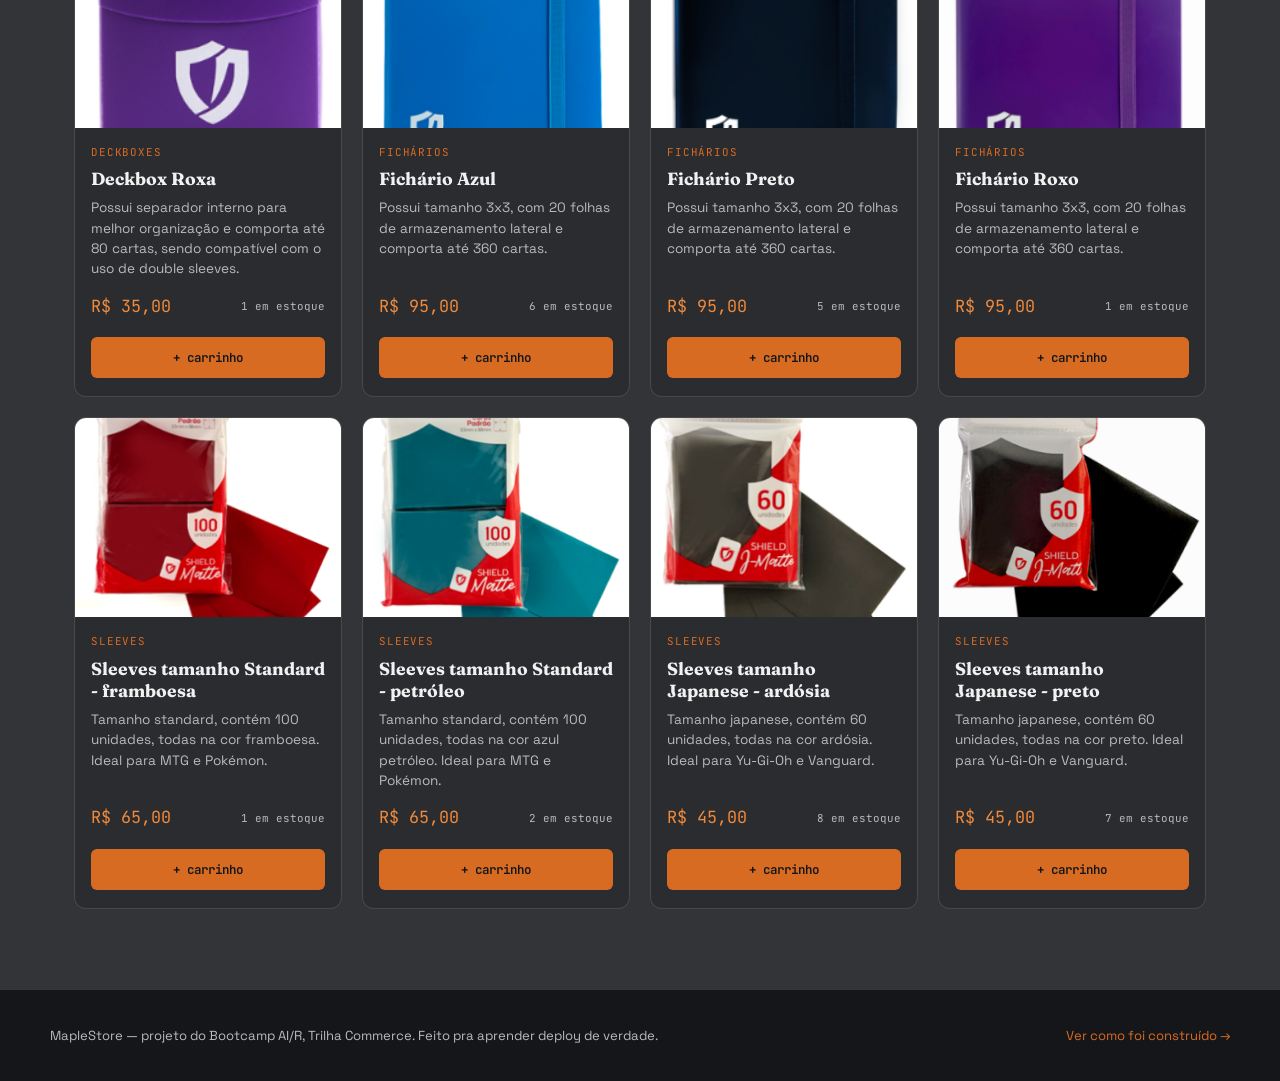
==== commit 8d364570: "Atualiza página inicial" ====
--- a/index.html
+++ b/index.html
@@ -36,7 +36,7 @@
   <div class="hero__inner">
     <div class="hero__copy">
       <span class="hero__eyebrow">Bem-vindo ao nosso inventário!</span>
-      <h1>Prepare o seu equipamento.<br><em>Novos horizontes e desafios lhe aguardam, esteja bem preparado, aventureiro.</em></h1>
+      <h1>Prepare o seu equipamento.<br><em>Novos horizontes e desafios lhe aguardam. Esteja bem preparado, aventureiro.</em></h1>
       <p class="lead">
         Seja para batalhas épicas, aventuras inesquecíveis ou uma jogatina
         casual, sua melhor escolha de inventário é com a gente. Equipe-se e
